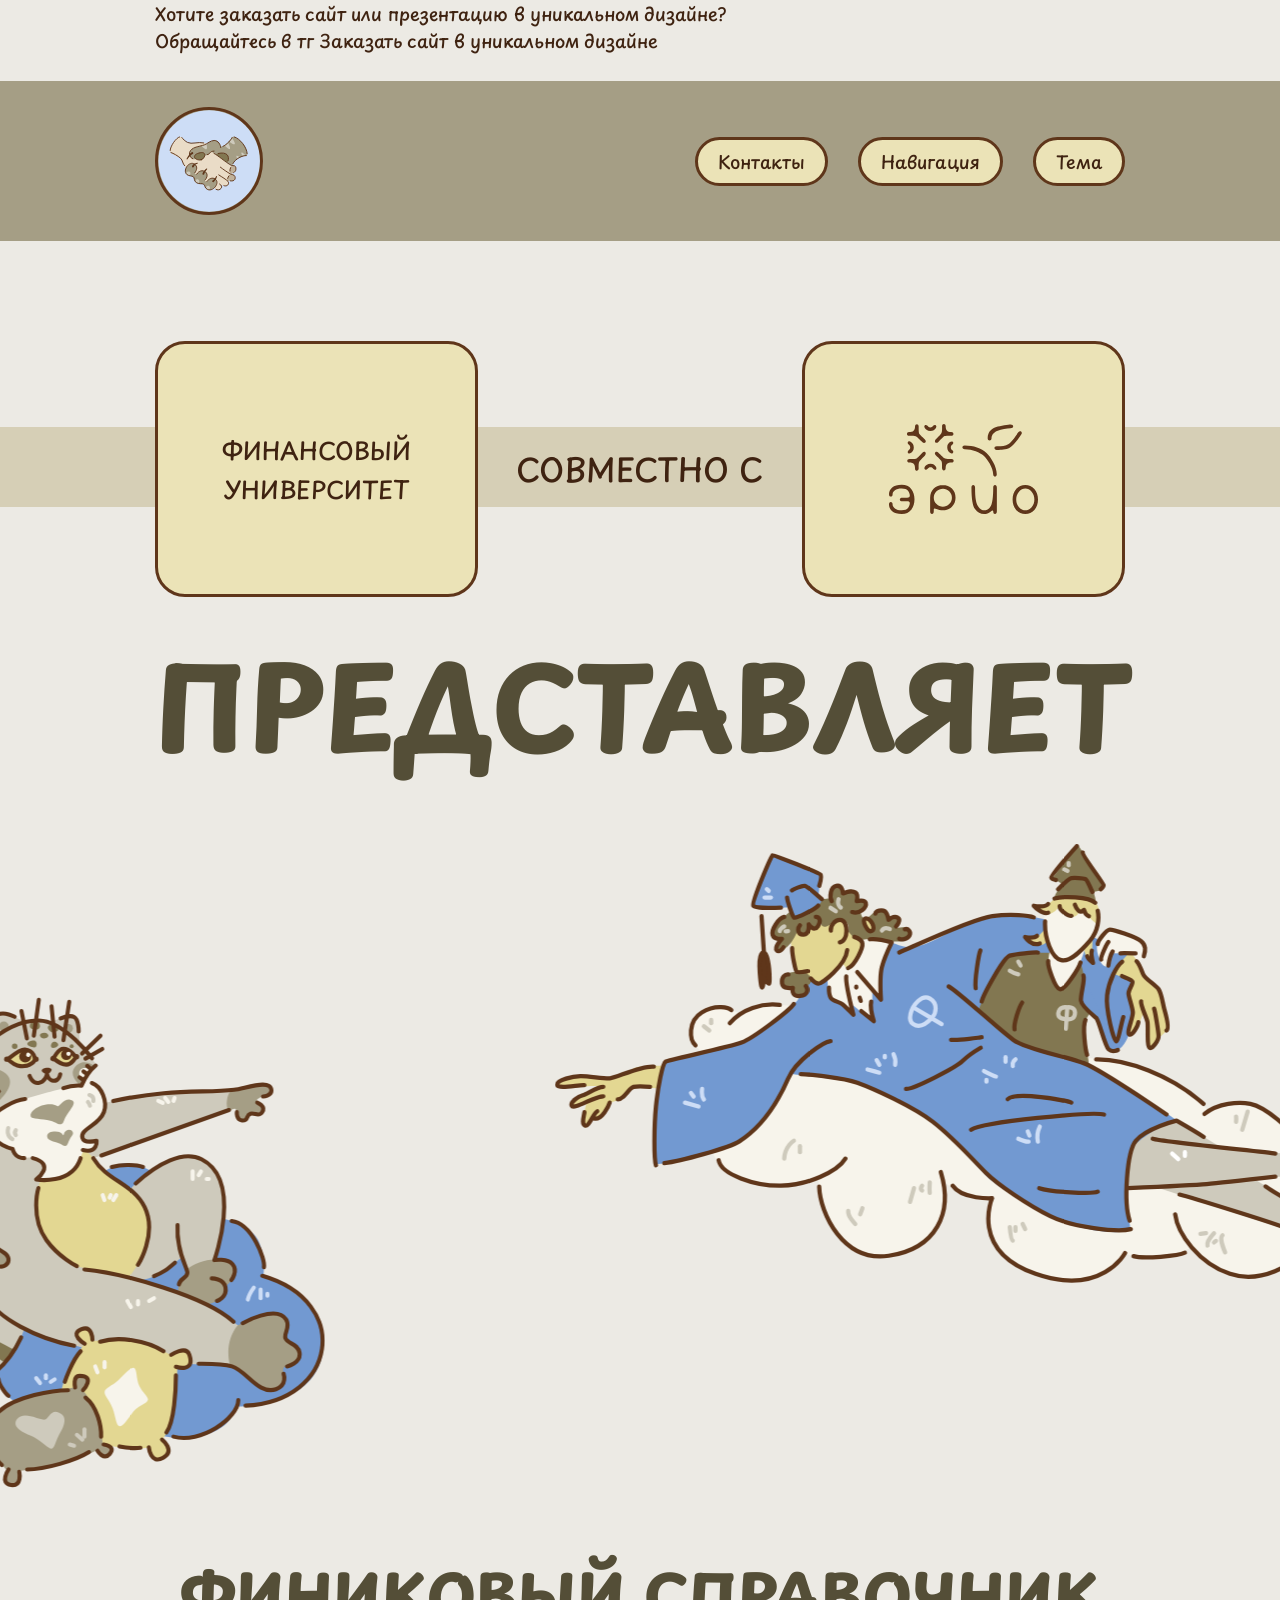
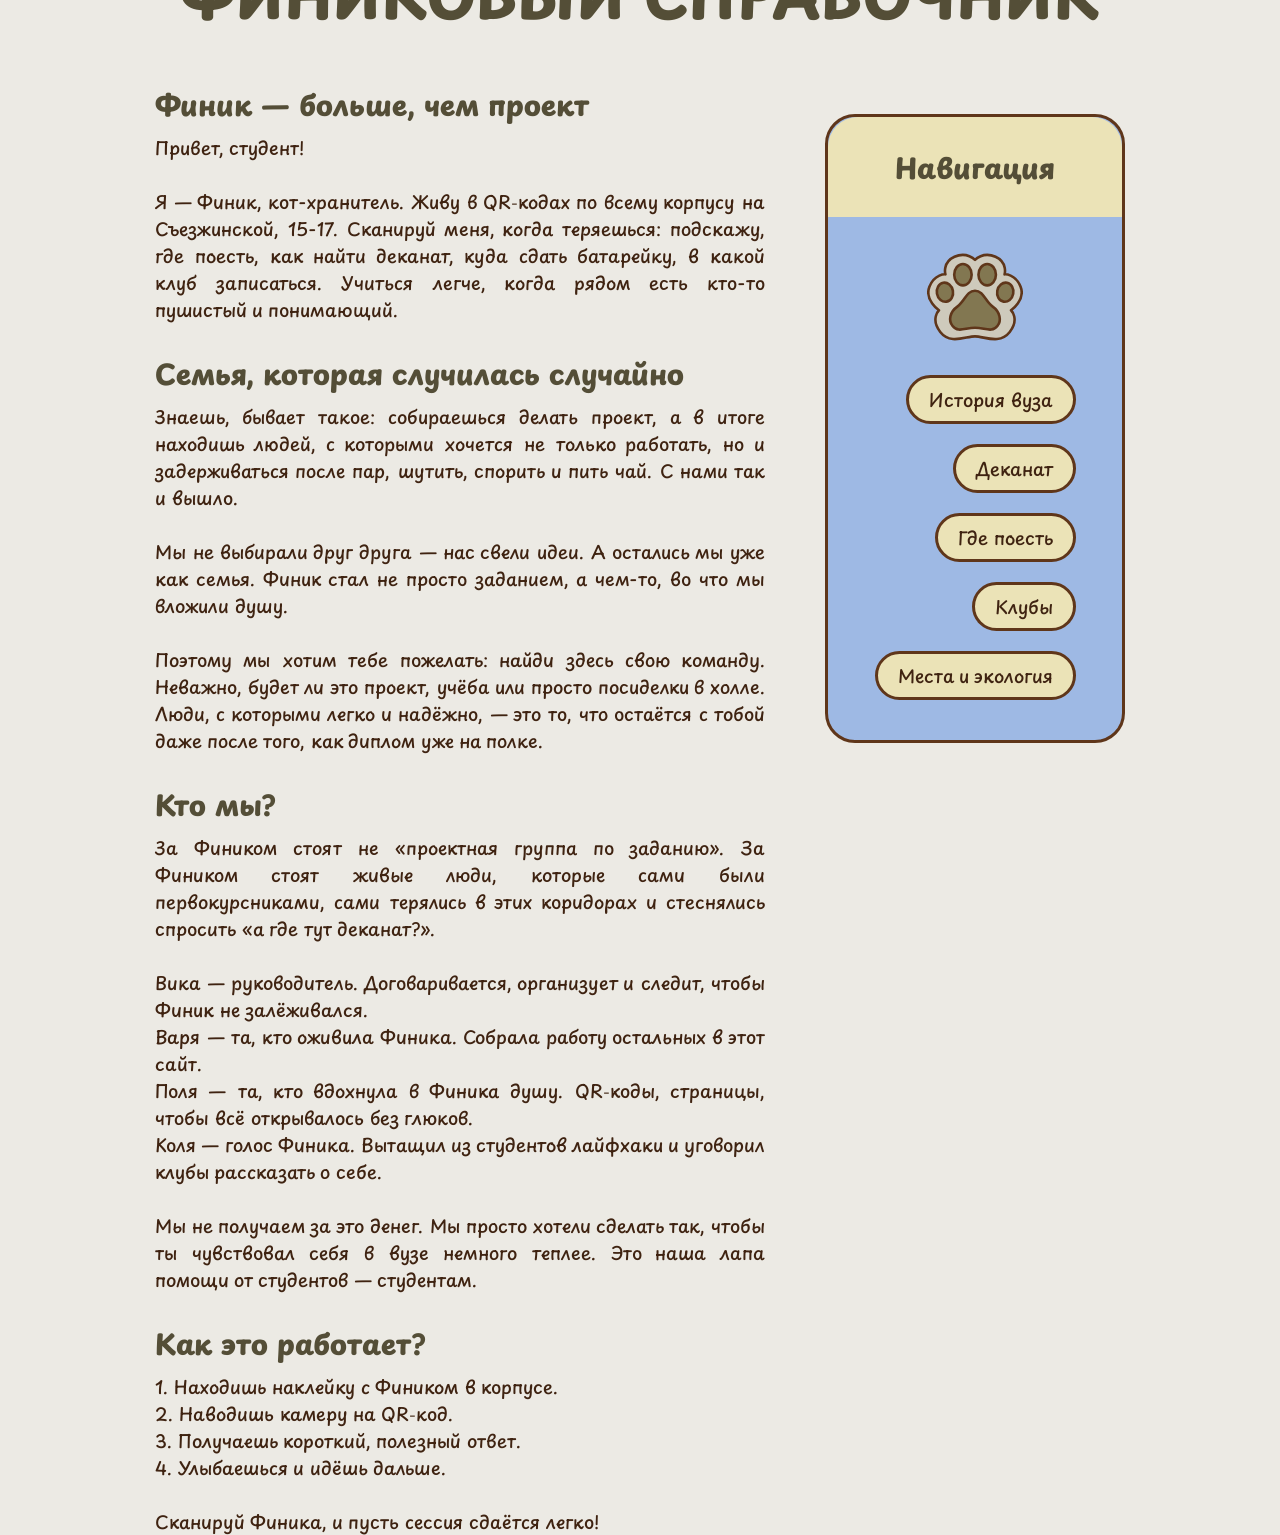
==== index.html @ 783534ee "Update index.html" ====
<!DOCTYPE html>
<html lang="ru">
<head>
    <meta charset="UTF-8">
    <meta name="viewport" content="width=device-width, initial-scale=1.0">
    <meta name="color-scheme" content="only light">
    <title>финиковый справочник</title>
    <link rel="shortcut icon" href="./media/logo/icon-finic.ico" type="image/x-icon">

    <!-- Yandex.Metrika counter -->
    <script type="text/javascript">
        (function(m,e,t,r,i,k,a){
            m[i]=m[i]||function(){(m[i].a=m[i].a||[]).push(arguments)};
            m[i].l=1*new Date();
            for (var j = 0; j < document.scripts.length; j++) {if (document.scripts[j].src === r) { return; }}
            k=e.createElement(t),a=e.getElementsByTagName(t)[0],k.async=1,k.src=r,a.parentNode.insertBefore(k,a)
        })(window, document,'script','https://mc.yandex.ru/metrika/tag.js?id=109398049', 'ym');

        ym(109398049, 'init', {ssr:true, webvisor:true, clickmap:true, ecommerce:"dataLayer", referrer: document.referrer, url: location.href, accurateTrackBounce:true, trackLinks:true});
    </script>
    <noscript><div><img src="https://mc.yandex.ru/watch/109398049" style="position:absolute; left:-9999px;" alt="" /></div></noscript>
    <!-- /Yandex.Metrika counter -->

    <link href="./styles/clear.css" rel="stylesheet">
    <link href="./styles/fonts.css" rel="stylesheet">
    <link href="./styles/general-style.css" rel="stylesheet">
    <link href="./styles/style.css" rel="stylesheet">

    <script src="./scripts/main.js"></script>
    <script src="./scripts/animationPictures.js"></script>
    <script src="./scripts/promotionClose.js"></script>
</head>
<body>
    <div class="promotion">
        <div class="container">
            <div class="promotion__inner">
                <div class="promotion__text">
                    <p class="computer-version">Хотите заказать сайт или презентацию в уникальном дизайне? </p> 
                    <a class="promotion__link computer-version" href="https://t.me/varvarya_rabacc">Обращайтесь в тг</a>
                    <a class="promotion__link mobile-version" href="https://t.me/varvarya_rabacc">Заказать сайт в уникальном дизайне</a>
                </div>
                <button class="button--close">
                    <svg width="14" height="14">
                        <use href="./media/sprite.svg#close"></use>
                    </svg>
                </button>
            </div>
        </div>
    </div>
    <div id="header-placeholder"></div>
    <main class="main">
        <div class="hero">
            <div class="hero__container container">
                <div class="hero__finuniversity">
                    <div class="hero__finuniversity-name">Финансовый</div>
                    <div class="hero__finuniversity-name">Университет</div>
                    <!-- <img class="hero__finuniversity-logo" src="./media/logo/fin-logo.png" alt=""> -->
                </div>
                <div class="hero__decoration"></div>
                <div class="hero__merging-inscription">совместно с</div>
                <div class="hero__erio">
                    <!-- <div class="hero__erio-name">эко-клубом "эрио"</div> -->
                    <img class="hero__erio-logo" src="./media/logo/erio-logo.svg" alt="">
                </div>
                <div class="hero__final-inscrption">представляет</div>
                <div class="hero__picture">
                    <div class="hero__wrapper">
                        <img class="image image--finic" src="./media/img/pic-finilandzhello-finic.svg" alt="">
                        <img class="image image--students" src="./media/img/pic-finilandzhello-students.svg" alt="">
                    </div>
                </div>
                <h1 class="hero__title">финиковый справочник</h1>
            </div>
        </div>
        <div class="artcle-block">
            <div class="article-block__wrapper container">
                <div class="article-block__text-block">
                    <section class="paragraph">
                        <h4 class="paragraph__title">Финик — больше, чем проект</h4>
                        <p class="paragraph__text">
                            Привет, студент!
                        </p>
                        <br>              
                        <p class="paragraph__text">
                            Я — Финик, кот-хранитель. Живу в QR‑кодах по всему корпусу на Съезжинской, 15-17. Сканируй меня, когда теряешься: подскажу, где поесть, как найти деканат, куда сдать батарейку, в какой клуб записаться. Учиться легче, когда рядом есть кто-то пушистый и понимающий.
                        </p>                        
                    </section>
                    <section class="paragraph">
                        <h4 class="paragraph__title">Семья, которая случилась случайно</h4>
                        <p class="paragraph__text">
                            Знаешь, бывает такое: собираешься делать проект, а в итоге находишь людей, с которыми хочется не только работать, но и задерживаться после пар, шутить, спорить и пить чай. С нами так и вышло.  
                        </p>
                        <br>
                        <p class="paragraph__text">
                            Мы не выбирали друг друга — нас свели идеи. А остались мы уже как семья. Финик стал не просто заданием, а чем-то, во что мы вложили душу.
                        </p>
                        <br>
                        <p class="paragraph__text">
                            Поэтому мы хотим тебе пожелать: найди здесь свою команду. Неважно, будет ли это проект, учёба или просто посиделки в холле. Люди, с которыми легко и надёжно, — это то, что остаётся с тобой даже после того, как диплом уже на полке.
                        </p>
                    </section>
                    <section class="paragraph">
                        <h4 class="paragraph__title">Кто мы?</h4>
                        <p class="paragraph__text">
                            За Фиником стоят не «проектная группа по заданию». За Фиником стоят живые люди, которые сами были первокурсниками, сами терялись в этих коридорах и стеснялись спросить «а где тут деканат?».
                        </p>
                        <br>
                        <p class="paragraph__text">
                            Вика — руководитель. Договаривается, организует и следит, чтобы Финик не залёживался.
                        </p>
                        <p class="paragraph__text">
                            Варя — та, кто оживила Финика. Собрала работу остальных в этот сайт.
                        </p>
                        <p class="paragraph__text">
                            Поля — та, кто вдохнула в Финика душу. QR‑коды, страницы, чтобы всё открывалось без глюков.
                        </p>
                        <p class="paragraph__text">
                            Коля — голос Финика. Вытащил из студентов лайфхаки и уговорил клубы рассказать о себе.
                        </p>
                        <br>
                        <p class="paragraph__text">
                            Мы не получаем за это денег. Мы просто хотели сделать так, чтобы ты чувствовал себя в вузе немного теплее. Это наша лапа помощи от студентов — студентам.
                        </p>
                    </section>
                    <section class="paragraph">
                        <h4 class="paragraph__title">Как это работает?</h4>
                        <p class="paragraph__text">
                            1. Находишь наклейку с Фиником в корпусе.
                        </p>
                        <p class="paragraph__text">
                            2. Наводишь камеру на QR‑код.
                        </p>
                        <p class="paragraph__text">
                            3. Получаешь короткий, полезный ответ.
                        </p>
                        <p class="paragraph__text">
                            4. Улыбаешься и идёшь дальше.
                        </p>
                        <br>
                        <p class="paragraph__text">
                            Сканируй Финика, и пусть сессия сдаётся легко!
                        </p>
                    </section>
                </div>
                <div class="nav__wrapper">
                    <nav class="nav" id="navigation">
                        <div class="nav__container">
                            <div class="nav__block">
                                <div class="nav__decoration"></div>
                                <h4 class="nav__title">Навигация</h4>
                                <svg class="nav__picture" width="96" height="96">
                                    <use href="./media/sprite.svg#arrow-nav"></use>
                                </svg>
                                <ul class="nav__list">
                                    <li class="nav__item">
                                        <a class="nav__link" href="./page-history.html">История вуза</a>
                                    </li>
                                    <li class="nav__item">
                                        <a class="nav__link" href="./page-dean.html">Деканат</a>
                                    </li>
                                    <li class="nav__item">
                                        <a class="nav__link" href="./page-advices.html">Где поесть</a>
                                    </li>
                                    <li class="nav__item">
                                        <a class="nav__link" href="./page-clubs.html">Клубы</a>
                                    </li>
                                    <li class="nav__item">
                                        <a class="nav__link" href="./page-eco.html">Места и экология</a>
                                    </li>
                                </ul>
                            </div>
                        </div>
                    </nav>
                </div>
            </div>
        </div>
    </main>
    <footer class="footer"></footer>
</body>
</html>
---- styles/clear.css ----
* {padding: 0;margin: 0;border: 0;}  
*, *:before, *:after {-moz-box-sizing: border-box;-webkit-box-sizing: border-box;box-sizing: border-box;}
:focus, :active {outline: none;}
a :focus, a :active {outline: none;}
nav, footer, header, aside {display: block;}
html, body {height: 100%;width: 100%;font-size: 100%;line-height: 1;-ms-text-size-adjust: 100%;-moz-text-size-adjust: 100%;-webkit-text-size-adjust: 100%;}
input, button, textarea {font-family: inherit;}
input ::-ms-clear {display: none;}
button {cursor: pointer;}
button ::-moz-focus-inner {padding: 0;border: 0;}
a, a:visited {text-decoration: none;}
a:hover {text-decoration: none;}
ul li {list-style: none;}
img {vertical-align: top;}
h1, h2, h3, h4, h5, h6 {font-size: inherit;font-weight: inherit;}
a, button {color: inherit; -webkit-tap-highlight-color: black;}
---- styles/fonts.css ----
@font-face {
    font-family: "Montserrat";
    src:
        local("Montserrat 400"), local("Montserrat-400"), 
        url("../fonts/Montserrat-Regular.woff2") format('woff2'),
        url("../fonts/Montserrat-Regular.woff") format('woff');
    font-weight: 400;
    font-style: normal;
    font-display: swap;
}

@font-face {
    font-family: "PlaypenSans";
    src:
        local("PlaypenSans 300"), local("PlaypenSans-300"), 
        url("../fonts/PlaypenSans-Light.woff2") format('woff2'),
        url("../fonts/PlaypenSans-Light.woff") format('woff'),
        url("../fonts/PlaypenSans-Light.ttf") format('ttf');
    font-weight: 300;
    font-style: normal;
    font-display: swap;
}

@font-face {
    font-family: "PlaypenSans";
    src:
        local("PlaypenSans 500"), local("PlaypenSans-500"), 
        url("../fonts/PlaypenSans-Medium.woff2") format('woff2'),
        url("../fonts/PlaypenSans-Medium.woff") format('woff'),
        url("../fonts/PlaypenSans-Medium.ttf") format('ttf');
    font-weight: 500;
    font-style: normal;
    font-display: swap;
}

@font-face {
    font-family: "PlaypenSans";
    src:
        local("PlaypenSans 800"), local("PlaypenSans-800"), 
        url("../fonts/PlaypenSans-ExtraBold.woff2") format('woff2'),
        url("../fonts/PlaypenSans-ExtraBold.woff") format('woff'),
        url("../fonts/PlaypenSans-ExtraBold.ttf") format('ttf');
    font-weight: 800;
    font-style: normal;
    font-display: swap;
}
---- styles/general-style.css ----
:root {
    --accent-blue-color: #9eb9e4;
    --accent-yellow-color: #ebe3b7;
    --accent-brown-color: #5f361a;

    --bg-light-color: #eceae4;
    --bg-darker-color: #d6cfb6;
    --bg-darkest-color: #a59e85;

    --light-blue-color: #cdddf6;

    --main-text-color: #3f2311;
    --title-text-color: #544e37;

    --main-font: PlaypenSans, Montserrat, sans-serif;
    --subtitle-font: Montserrat, sans-serif;

    color-scheme: light only;
}

body {
    background-color: var(--bg-light-color);
    box-sizing: border-box;
    overflow-x: hidden;

    font-family: var(--main-font);
    font-size: 18px;
    font-weight: 400;
    line-height: 1.5;
    color: var(--main-text-color);
}

button:focus {
    outline: none;
}

svg, img, use {
    filter: none !important;
}


/* ------------------------ */

.container {
    max-width: 1030px;
    margin: 0 auto;
    padding: 0 30px;
    height: 100%;
}

h1, h2, h3, h4 {
    font-weight: 800;
    color: var(--title-text-color);
}

h1 {
    text-transform: uppercase;
}

h2 {
    line-height: 1.3;
}

.logo-img {
    border: 3px solid var(--accent-brown-color);
    border-radius: 50%;
}

@media (width > 1100px) {
    h1 {
        font-size: 60px;
    } 

    h2 {
        font-size: 40px;
    }

    h3 {
        font-size: 32px;
    }

    h4 {
        font-size: 28px;
    }   


    .logo-img {
        height: 108px;
    }
}

@media (width <= 1100px) {
    h1 {
        font-size: 40px;
    }

    h2 {
        font-size: 32px;
    }

    h3 {
        font-size: 24px;
    }

    h4 {
        font-size: 22px;
    }   

    .logo-img {
        height: 80px;
    }
}
button {
    background: none;
}

/* --------------------------------- */
/* модальное окно */

.body--fixed {
    overflow-y: hidden;
}

@media (width > 700px) {
    .burger-menu {
        display: none;
    }
}

@media (width <= 700px) {
    .header__nav {
        display: none;
    }

    .burger-menu svg {
        height: 64px;
    }
}

.modal {
    position: fixed;
    inset: 0;
    z-index: 2;

    background: var(--black-o-four);

    visibility: hidden;
    opacity: 0;
    transition: all 0.6s;
}

.modal--open {
    visibility: visible;
    opacity: 1;
}

.modal__window {
    position: relative;
    width: 80vw;
    min-height: 100vh;

    padding: 80px 60px 20px;

    background-color: var(--bg-color);
    border-top-right-radius: 30px;
    border-bottom-right-radius: 30px;

    visibility: visible;
    opacity: 1;
    transform: translate(-100vw, 0);
    transition: all 1s;
}

.modal__window--open {
    transform: translate(0, 0);
}

.modal__button {
    position: absolute;
    top: 15px;
    right: 15px;

    width: 40px;
    height: 40px;
}

.modal__list {
    display: flex;
    flex-direction: column;

    font-size: 30px;
    color: var(--accent-color);
}

.modal__item {
    border-bottom: solid 1px var(--black-o-one);
    padding-block: 15px;
}


/* ---------------------- */

.header {
    background: var(--bg-darkest-color);
}

.header__wrapper {
    display: flex;
    align-items: center;
    justify-content: space-between;
    flex-wrap: wrap;
}

.header__list {
    display: flex;
    gap: 30px;
}

.header__item {
    background: var(--accent-yellow-color);

    padding: 8px 20px;
    border-radius: 50px;
    border: 3px solid var(--accent-brown-color);
}


@media (width > 700px) {
    .header {
        height: 160px;
    }
}

@media (width <= 700px) {
    .header {
        height: 120px;
    }

    .logo-img {
        height: 64px;
    }
}
---- styles/style.css ----
.hero {
    margin-top: 100px;
    position: relative;
}


/* ------------------------------------------ */
/* верхняя часть грида */

.hero__merging-inscription, .hero__final-inscrption, .hero__title, .hero__erio-name, .hero__finuniversity-name {
    line-height: 1;
    text-align: center;
    text-transform: uppercase;
}

.hero__finuniversity, .hero__erio {
    display: flex;
    flex-direction: column;
    align-items: center;
    justify-content: center;

    background: var(--accent-yellow-color);
    border-radius: 30px;
    border: 3px solid var(--accent-brown-color);
}

.hero__finuniversity-name {
    font-size: 24px;
}

.hero__decoration {
    position: absolute;
    left: 0;
    right: 0;
    z-index: -1;
    
    background: var(--bg-darker-color);
}

.hero__final-inscrption {
    font-weight: 800;
    color: var(--title-text-color);
}

@media (width > 1100px) {
    .hero__container {
        display: grid;
        grid-template-columns: 1fr 1fr 1fr;
        row-gap: 50px;
        margin-bottom: 30px;
    }

    .hero__finuniversity, .hero__erio {
        gap: 15px;
        padding: 80px 20px;
    }

    .hero__erio-logo {
        height: 90px;
    }

    .hero__merging-inscription {
        font-size: 32px;
        align-self: center;
    }

    .hero__decoration {
        top: 86px;
        height: 80px;
    }

    .hero__final-inscrption {
        grid-column-start: 4 span;
        font-size: 115px;
    }
}

@media (width <= 1100px) {
    .hero__container {
        display: flex;
        flex-direction: column;
        gap: 50px;
        margin-bottom: 30px;
    }

    .hero__finuniversity, .hero__erio {
        gap: 15px;
        padding: 40px 20px;
    }

    .hero__erio-logo {
        height: 80px;
    }

    .hero__merging-inscription {
        font-size: 24px;
    }

    .hero__decoration {
        top: 180px;
        height: 60px;
    }

    .hero__final-inscrption {
        font-size: 40px;
    }
}

/* ------------------------------------------ */
/* блок картинки */

.hero__wrapper {
    display: flex;
    gap: 0;
    justify-content: center;
    align-items: center;
}

.image {
    height: auto;

    transition: transform 0.1s ease-out;
    will-change: transform;
}

@media (width > 1100px) {
    .hero__picture {
        grid-column-start: 5 span;
    }

    .image--finic {
        width: 450px;
        padding-top: 170px;
        margin-right: -28px;
    }
    
    .image--students {
        width: 850px;
        padding-bottom: 170px;
        margin-left: -28px;
    }

    .hero__title {
        grid-column-start: 6 span;
    }
}

@media (width <= 1100px) {
    .hero__picture {
        position: relative;
        height: 500px;
    }

    .hero__wrapper {
        position: absolute;
        left: -30px;
        right: -30px;
        top: 0;
        bottom: 0;

        overflow: hidden;
    }

    .image--finic {
        width: 400px;
        padding-top: 85px;
        margin-right: -10px;
        padding-left: 180px;
    }
    
    .image--students {
        width: 450px;
        padding-bottom: 85px;
        margin-left: -10px;
    }
}


/* ------------------ */
/* секция с текстом */

.article-block__wrapper {
    display: flex;
}

.paragraph {
    margin-top: 30px;
}

.paragraph__title {
    margin-bottom: 8px;
}

.paragraph__text {
    text-align: justify;
}


/* ------------------------- */
/* навигация */

.nav__item {
    background: var(--accent-yellow-color);
    border: 3px solid var(--accent-brown-color);
    border-radius: 50px;
}

@media (width > 700px) {
    .nav__decoration {
        position: absolute;
        top: 0;
        left: 0;
        right: 0;
    
        height: 100px;
        background: var(--accent-yellow-color);
        border-top-left-radius: 30px;
        border-top-right-radius: 30px;
    }

    .nav {
        position: sticky;
        top: 60px;
    }

    .is-sticky {
        position: relative;
    }
    
    .nav__block {
        position: relative;

        width: 300px;
        margin: 60px;
        margin-right: 0;
        padding: 30px 30px 40px;
    
        display: flex;
        flex-direction: column;
        align-items: center;
        gap: 30px;
    
        background: var(--accent-blue-color);
        border: 3px solid var(--accent-brown-color);
        border-radius: 30px;
    }
    
    .nav__title {
        z-index: 2;
    }
    
    .nav__picture {
        margin-top: 30px;
    }
    
    .nav__list {
        display: flex;
        flex-direction: column;
        align-items: end;
        gap: 20px;
    }

    .nav__item {
        padding: 8px 20px;
    }
}

@media (width <= 700px) {
    .article-block__wrapper {
        padding-right: 0;
    }

    .nav__wrapper {
        padding-left: 60px;
        position: relative;
    }

    .nav {
        position: absolute;
        left: -300px;
        right: 0;
        top: 0;
        bottom: 0;

        overflow: hidden;
    }

    .nav__container {
        height: 582px;
    }

    .is-sticky {
        position: fixed !important;
        top: 113px;
        left: 0;
        width: 100%;
        z-index: 9999;
    }

    .nav__block {
        position: absolute;
        left: 100%;
        width: 600px;
    }

    .nav__title {
        display: none;
    }

    .nav__picture {
        transform: rotate(270deg) translate(0, -50px);
        margin-bottom: 30px;
        transition: all 0.5s;
    }

    .nav__picture:hover {
        transform: rotate(270deg) translate(0, -100px);
    }

    .nav__list {
        display: flex;
        flex-direction: column;
        gap: 15px;
    }

    .nav__item {
        transform: translate(-30px, 0);
        transition: all 0.5s;
        padding: 20px 30px;
        font-size: 22px;
    }

    .nav__item.is-active {
        transform: translate(-240px, 0);
    }
}




/* -------------------------------------------------- */
/* теперь странички с фактами */

.title-block {
    margin: 0 auto;
    padding: 80px 30px 180px;

    display: flex;
    justify-content: center;
    align-items: center;
}

.facts-block {
    border-radius: 50px;
    padding: 80px 0 180px;

    margin-top: -100px;
}

.facts-block:nth-child(even) {
    background: var(--bg-darker-color);
}

.facts-block:nth-child(odd) {
    background: var(--bg-light-color);
}

.facts-block:last-child {
    padding-bottom: 80px;
}

#fact--special {
    background: var(--light-blue-color);
}

.top-block {
    margin-bottom: 80px;
}

.top-block__text {
    margin-top: 20px;
}

.info__item {
    padding-block: 30px;
    border-top: 3px solid var(--accent-brown-color);
}

.info__item:last-child {
    border-bottom: 3px solid var(--accent-brown-color);
}

.info__button {
    width: 100%;

    display: flex;
    justify-content: space-between;
    align-items: center;
}

.info__name-of-fact {
    text-align: left;
}

.info__arrow {
    height: 60px;
    transition: 0.5s;
    flex-shrink: 0;
}

.info__arrow--rotated {
    transform: rotate(90deg);
}

.info__fact {
    background: var(--accent-yellow-color);
    border: 3px solid var(--accent-brown-color);
    padding: 30px;
    border-radius: 30px;

    margin: 15px 0 35px;
}

.info__paragraph {
    text-align: justify;
}

.fact--closed {
    display: none;
}
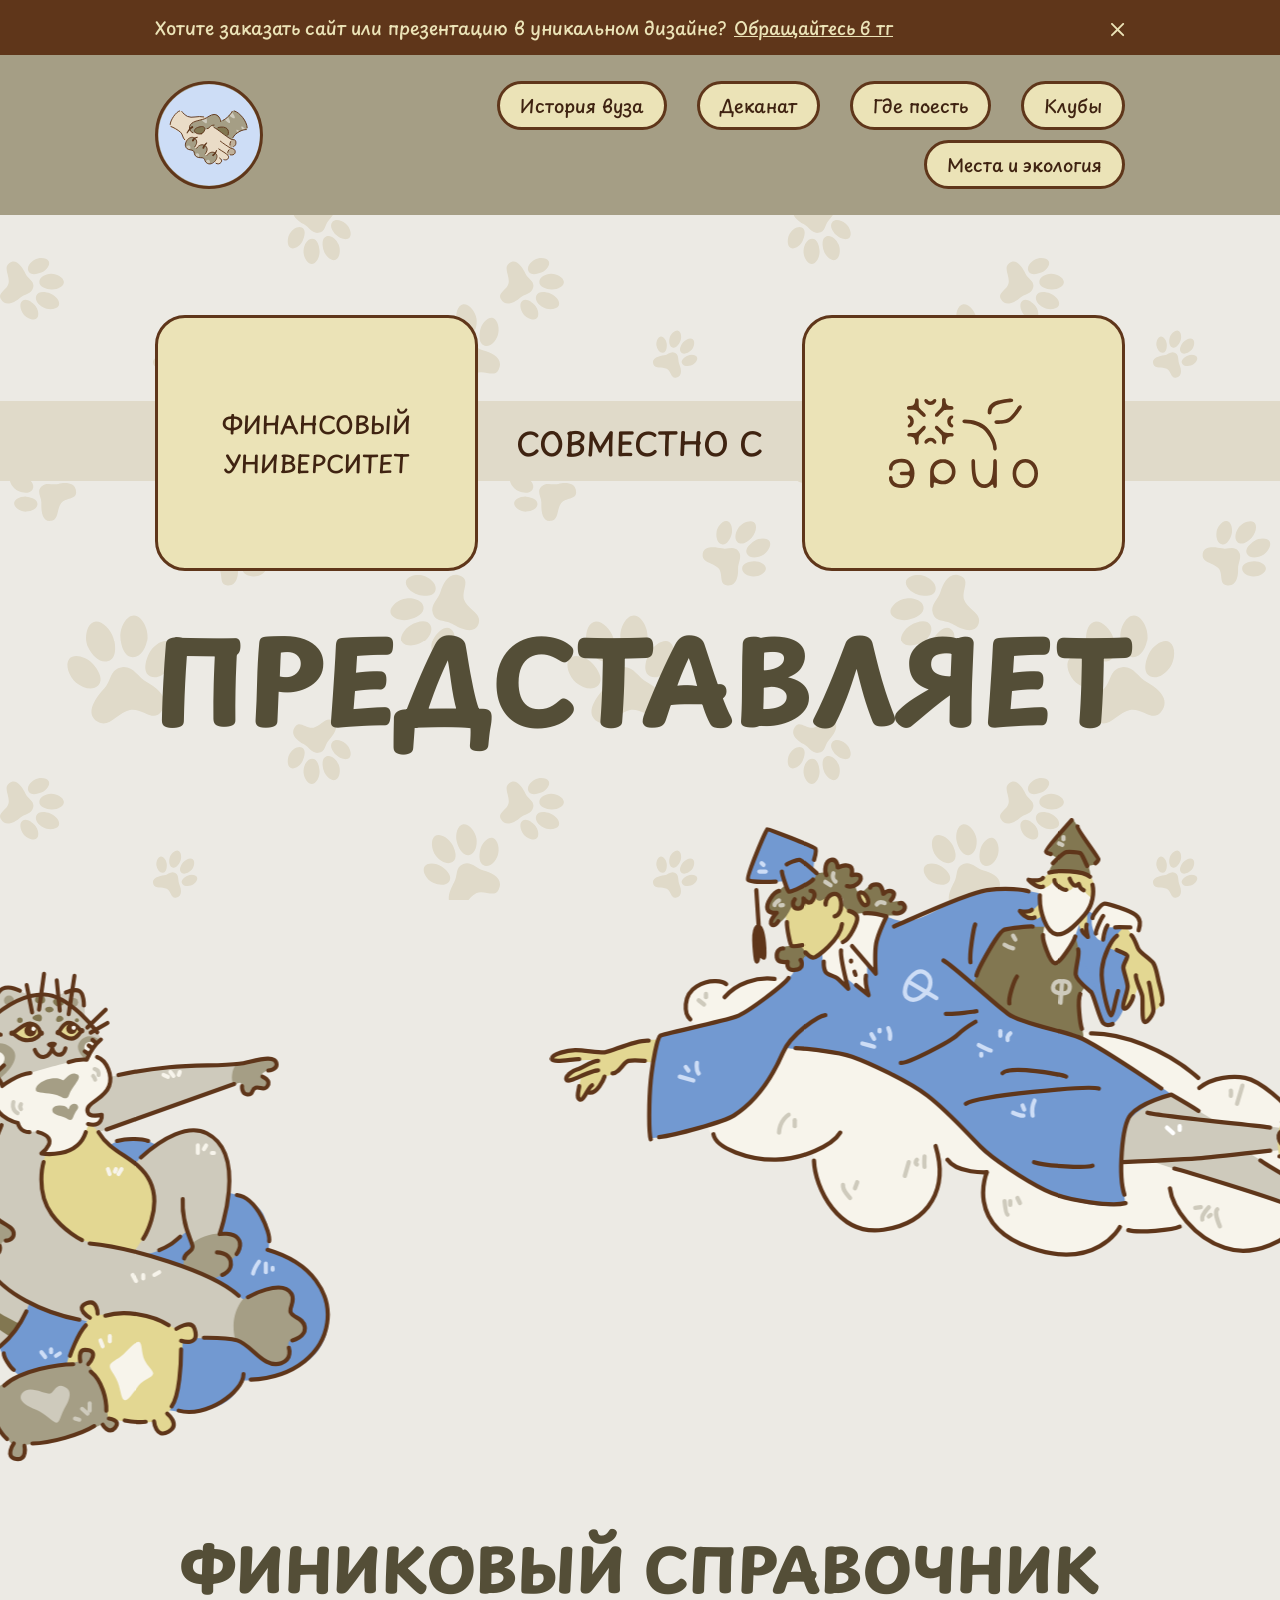
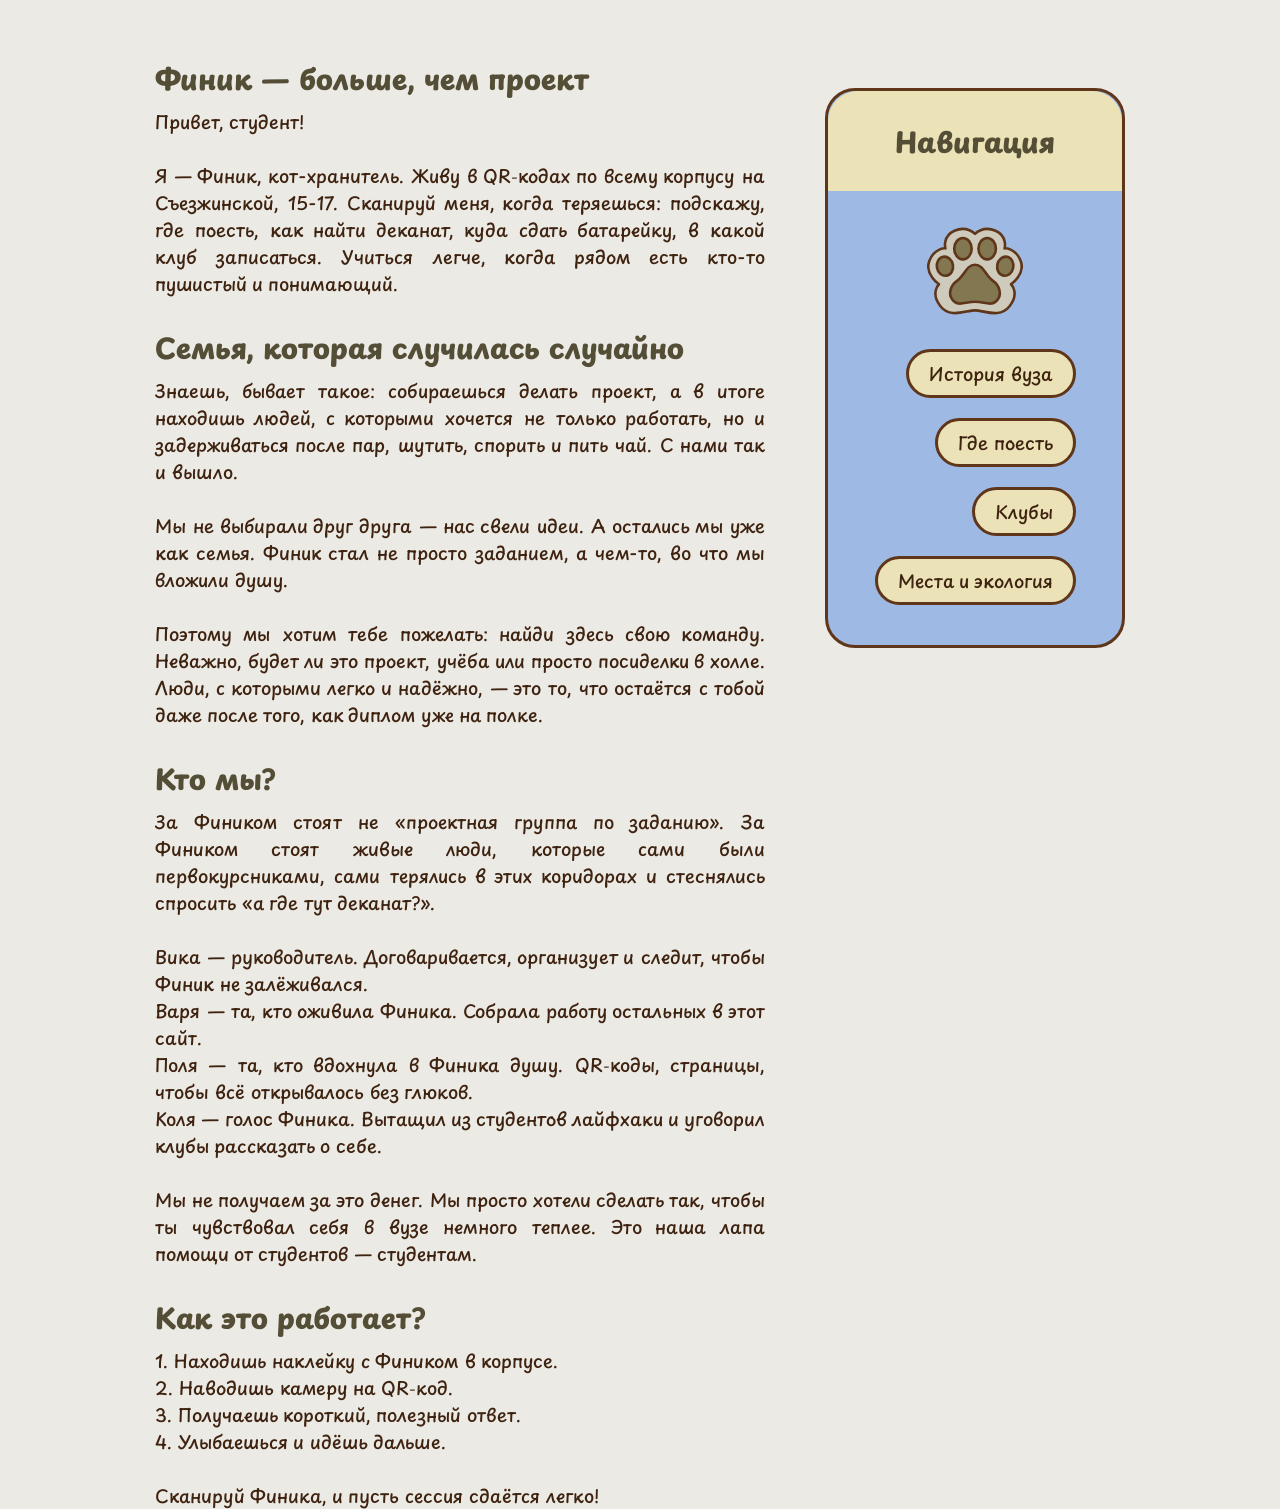
==== commit 9d58b811: "Update index.html" ====
--- a/index.html
+++ b/index.html
@@ -155,9 +155,9 @@
                                     <li class="nav__item">
                                         <a class="nav__link" href="./page-history.html">История вуза</a>
                                     </li>
-                                    <li class="nav__item">
+                                    <!-- <li class="nav__item">
                                         <a class="nav__link" href="./page-dean.html">Деканат</a>
-                                    </li>
+                                    </li> -->
                                     <li class="nav__item">
                                         <a class="nav__link" href="./page-advices.html">Где поесть</a>
                                     </li>
--- a/styles/general-style.css
+++ b/styles/general-style.css
@@ -4,7 +4,7 @@
     --accent-brown-color: #5f361a;
 
     --bg-light-color: #eceae4;
-    --bg-darker-color: #d6cfb6;
+    --bg-darker-color: #e0dac9;
     --bg-darkest-color: #a59e85;
 
     --light-blue-color: #cdddf6;
@@ -15,7 +15,7 @@
     --main-font: PlaypenSans, Montserrat, sans-serif;
     --subtitle-font: Montserrat, sans-serif;
 
-    color-scheme: light only;
+    color-scheme: only light;
 }
 
 body {
@@ -28,15 +28,21 @@
     font-weight: 400;
     line-height: 1.5;
     color: var(--main-text-color);
+
+    background-image: url(../media/img/pattern.svg);
+    
+    background-repeat: repeat;
+    background-size: 500px;
+    background-attachment: fixed;
 }
 
 button:focus {
     outline: none;
 }
 
-svg, img, use {
+/* svg, img, use {
     filter: none !important;
-}
+} */
 
 
 /* ------------------------ */
@@ -110,10 +116,68 @@
         height: 80px;
     }
 }
+
 button {
     background: none;
 }
 
+/* ----------------------------------- */
+/* реклама */
+
+.promotion {
+    background: var(--accent-brown-color);
+    color: var(--accent-yellow-color);
+}
+
+.promotion--closed {
+    display: none;
+}
+
+.promotion__inner {
+    display: flex;
+    justify-content: space-between;
+    align-items: center;
+
+    padding-block: 14px;
+}
+
+.promotion__link {
+    text-decoration: underline;
+}
+
+.button--close {
+    background: none;
+}
+
+@media (width > 870px) {
+    .promotion__text {
+        display: flex;
+        gap: 8px;
+    }
+
+    .mobile-version {
+        display: none;
+    }
+
+    .button--close {
+        height: 14px;
+    }
+}
+
+@media (width <= 870px) {
+    .computer-version {
+        display: none;
+    }
+
+    .mobile-version {
+        font-size: 14px;
+    }
+
+    .button--close {
+        height: 14px;
+    }
+}
+
 /* --------------------------------- */
 /* модальное окно */
 
@@ -122,9 +186,9 @@
 }
 
 @media (width > 700px) {
-    .burger-menu {
-        display: none;
-    }
+    /* .burger-menu {
+        display: none;
+    } */
 }
 
 @media (width <= 700px) {
@@ -132,9 +196,9 @@
         display: none;
     }
 
-    .burger-menu svg {
+    /* .burger-menu svg {
         height: 64px;
-    }
+    } */
 }
 
 .modal {
@@ -208,15 +272,18 @@
     display: flex;
     align-items: center;
     justify-content: space-between;
-    flex-wrap: wrap;
+    gap: 40px;
 }
 
 .header__list {
     display: flex;
-    gap: 30px;
-}
-
-.header__item {
+    justify-content: right;
+    flex-wrap: wrap;
+    column-gap: 30px;
+    row-gap: 10px;
+}
+
+.header__item, .header__navigation {
     background: var(--accent-yellow-color);
 
     padding: 8px 20px;
@@ -229,6 +296,10 @@
     .header {
         height: 160px;
     }
+
+    .header__navigation {
+        display: none;
+    }
 }
 
 @media (width <= 700px) {
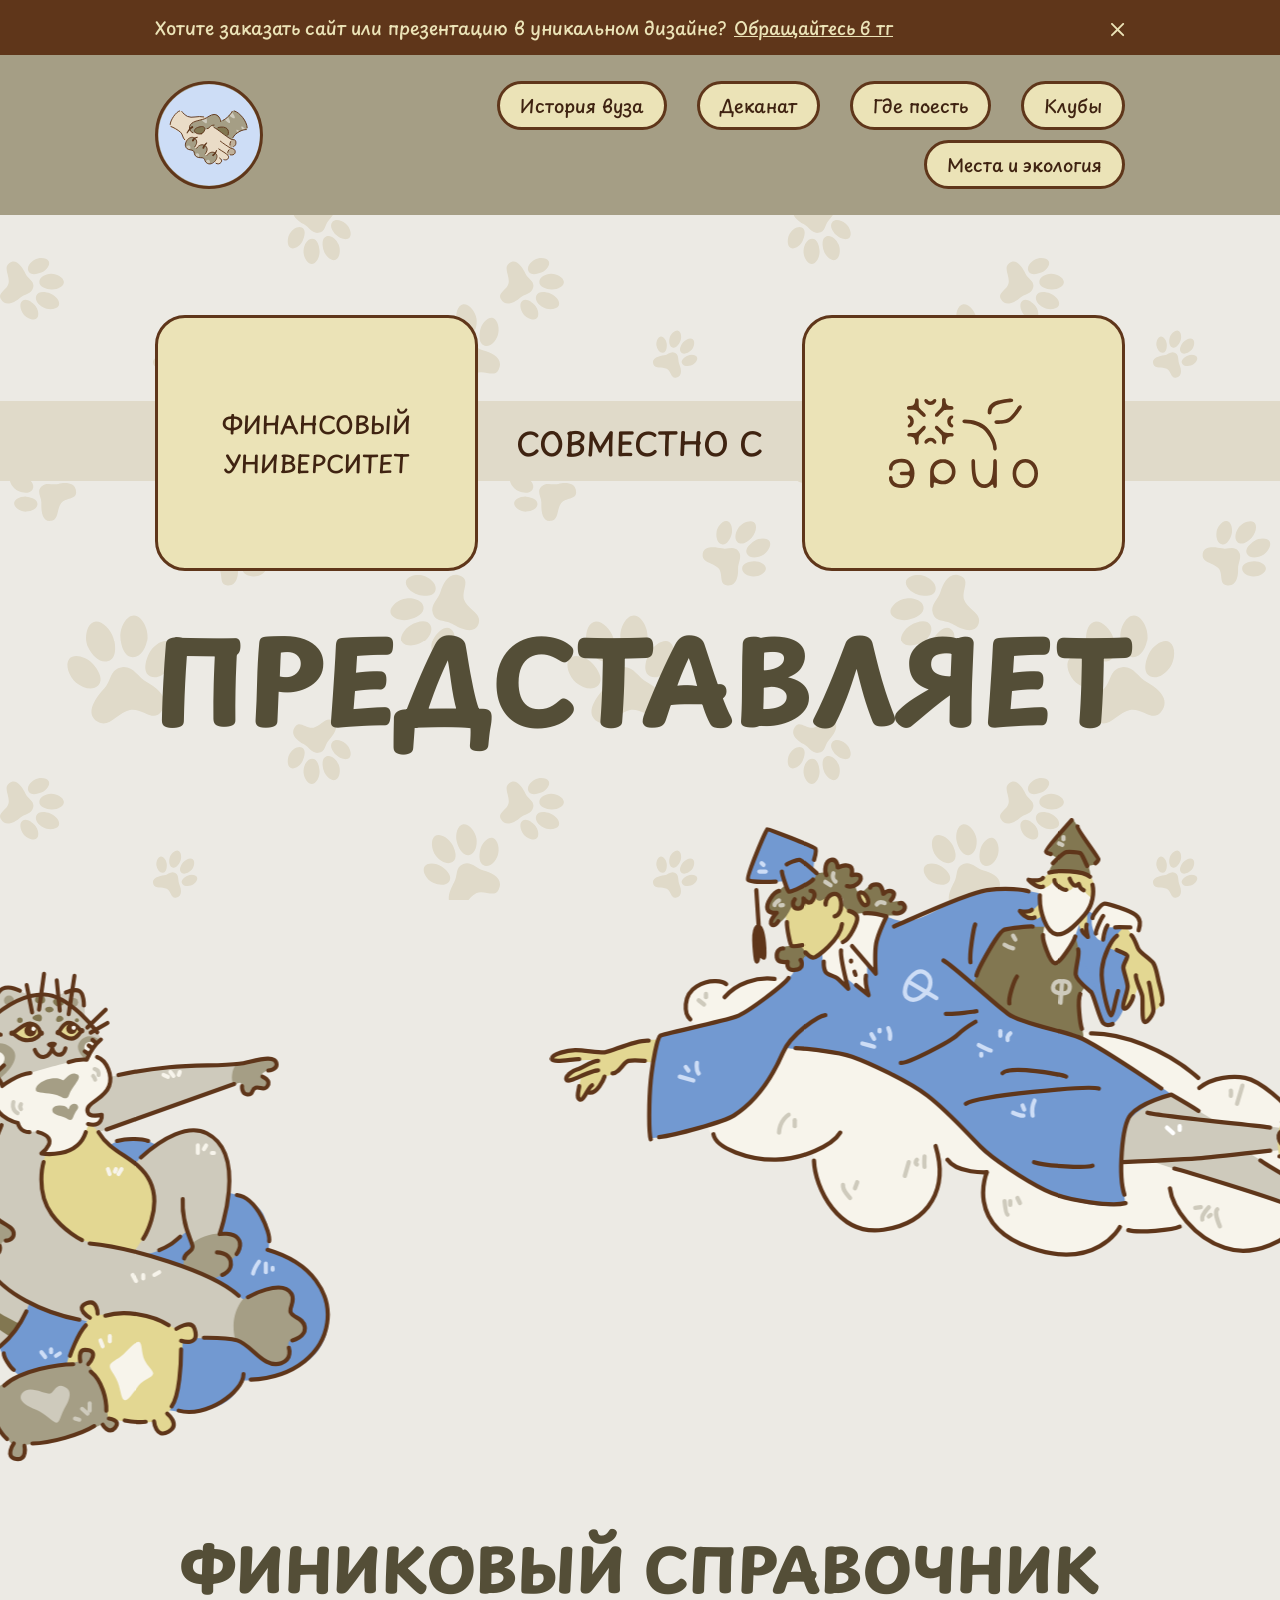
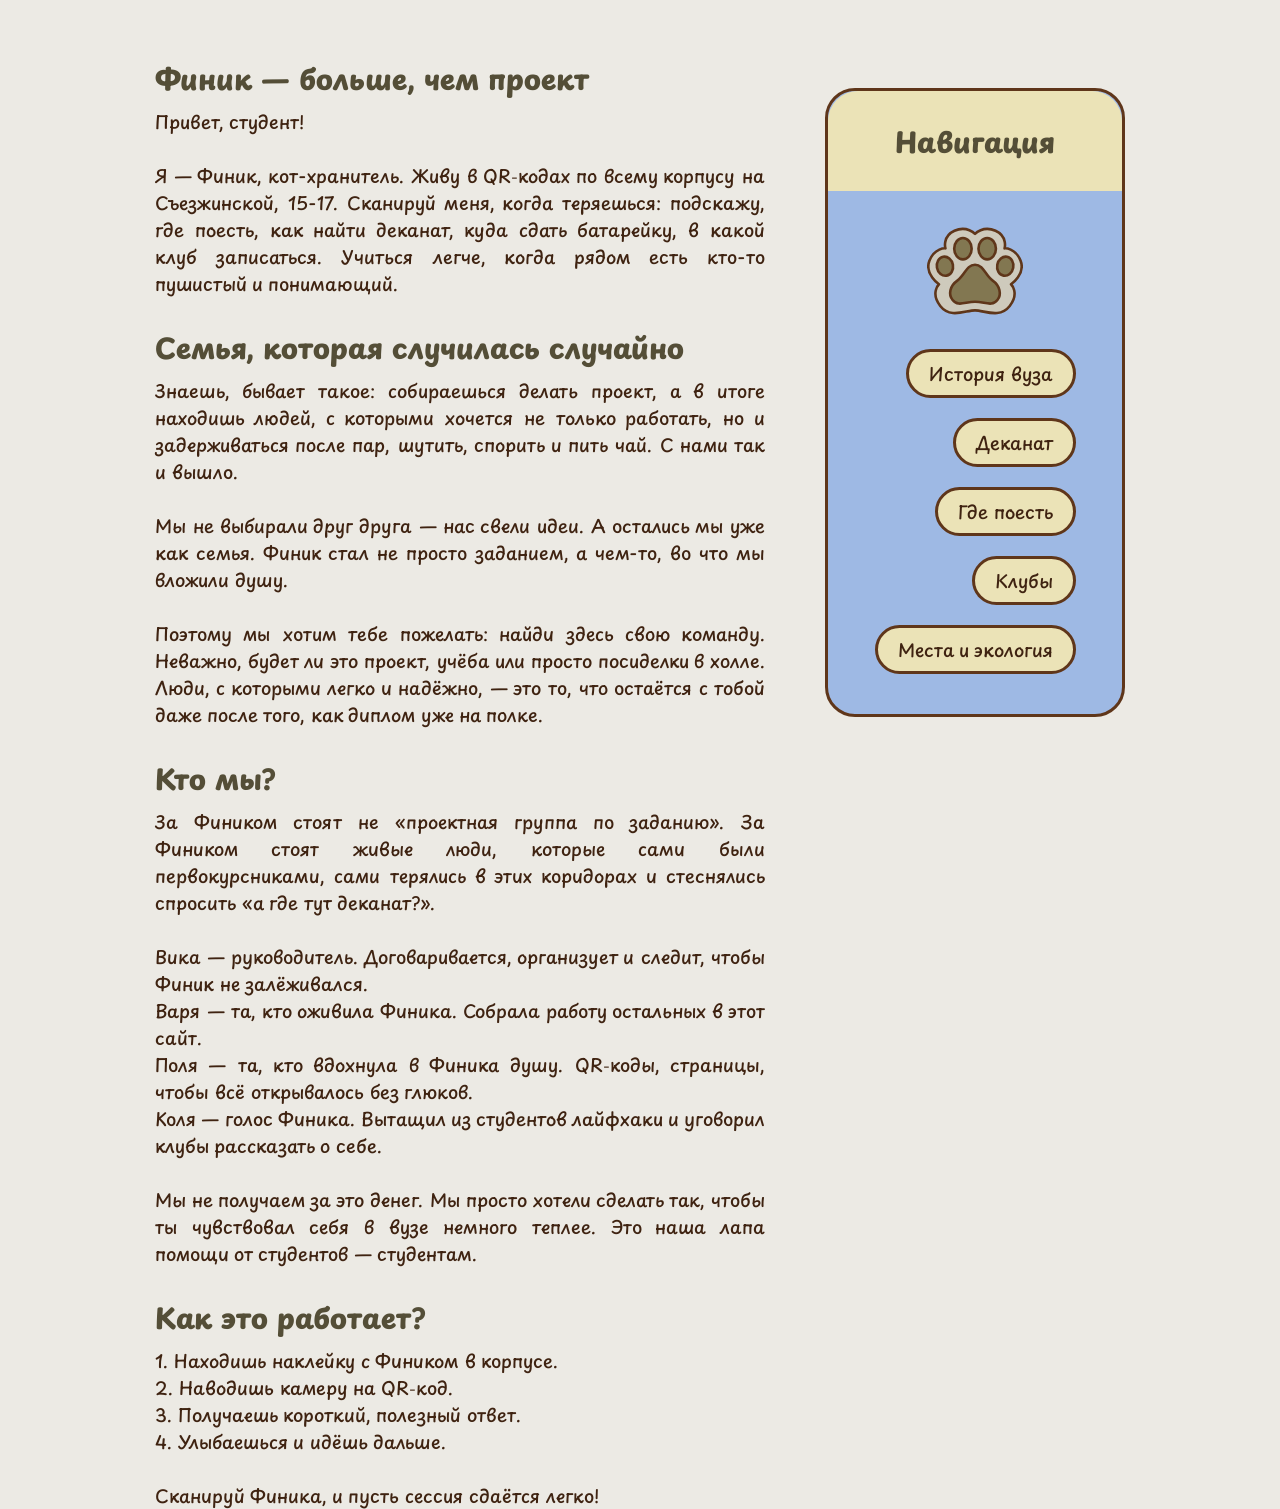
==== commit 4adee498: "Update index.html" ====
--- a/index.html
+++ b/index.html
@@ -155,9 +155,9 @@
                                     <li class="nav__item">
                                         <a class="nav__link" href="./page-history.html">История вуза</a>
                                     </li>
-                                    <!-- <li class="nav__item">
+                                    <li class="nav__item">
                                         <a class="nav__link" href="./page-dean.html">Деканат</a>
-                                    </li> -->
+                                    </li>
                                     <li class="nav__item">
                                         <a class="nav__link" href="./page-advices.html">Где поесть</a>
                                     </li>
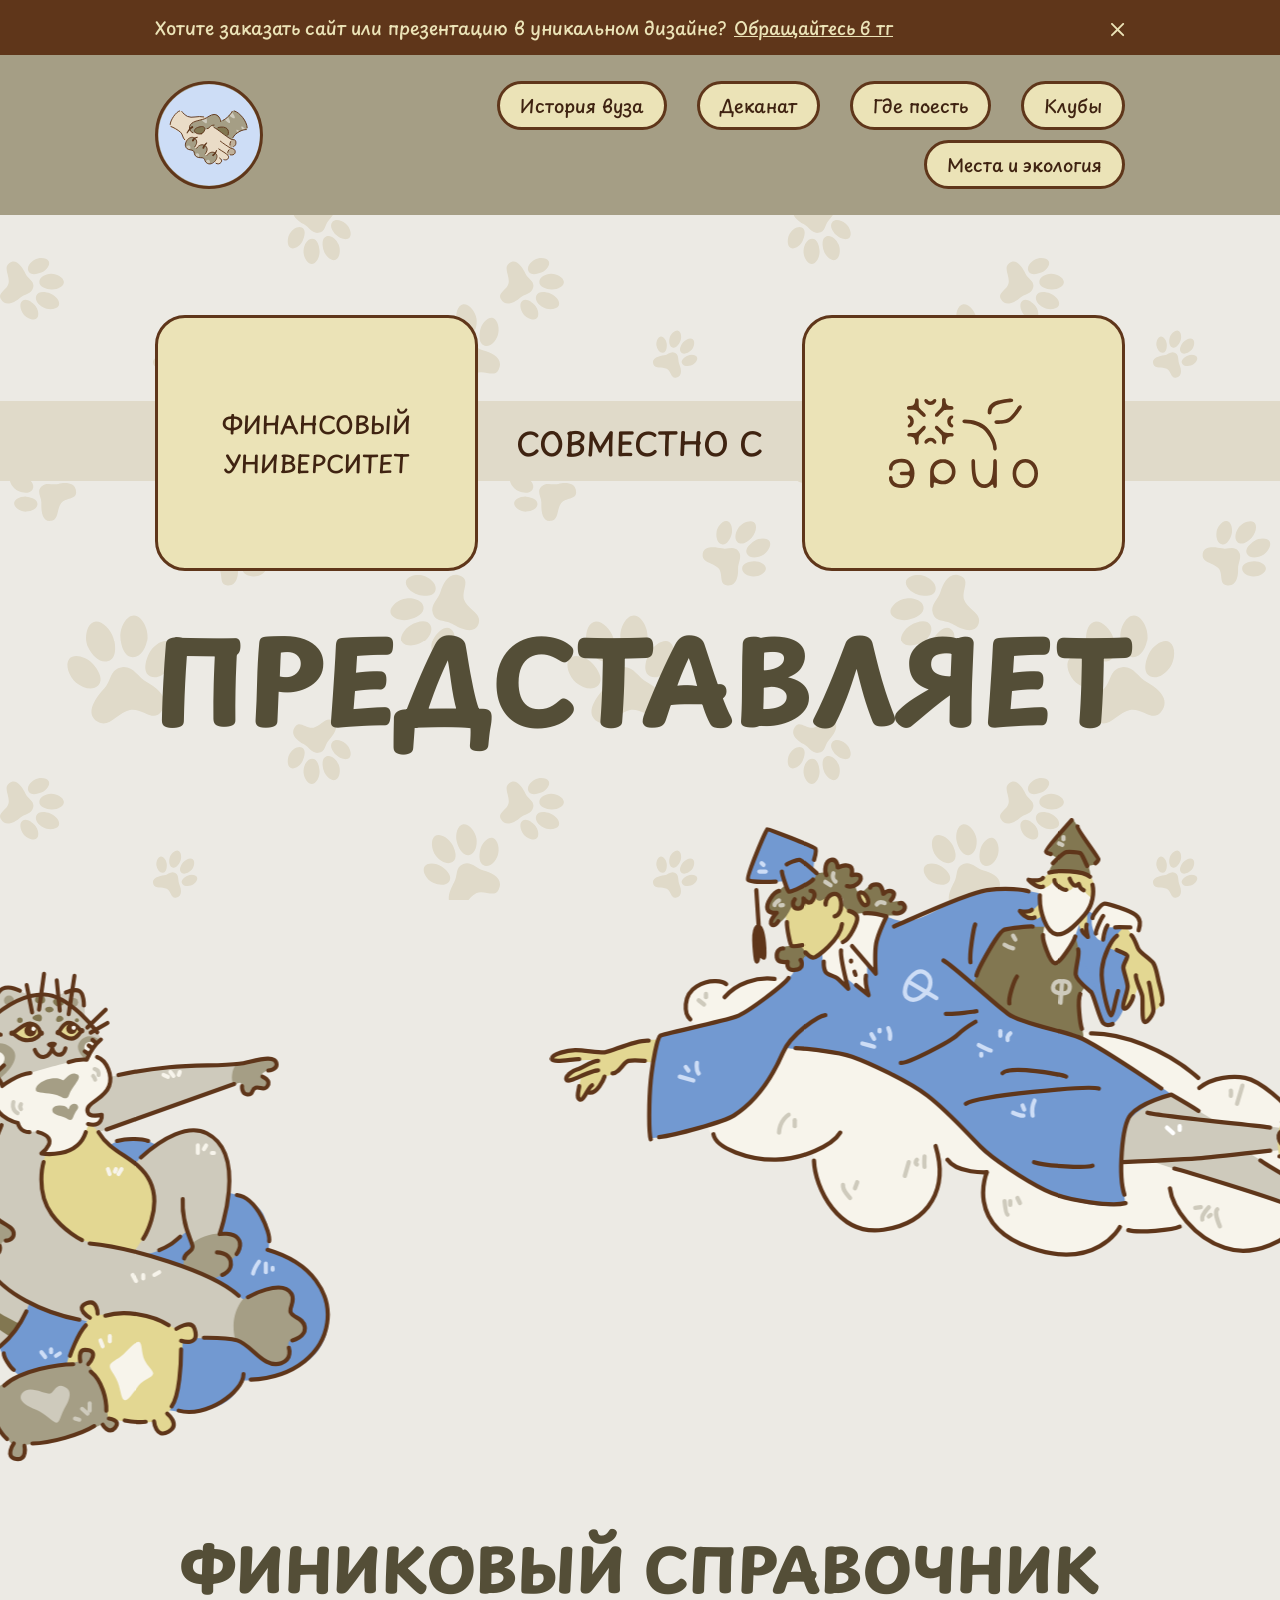
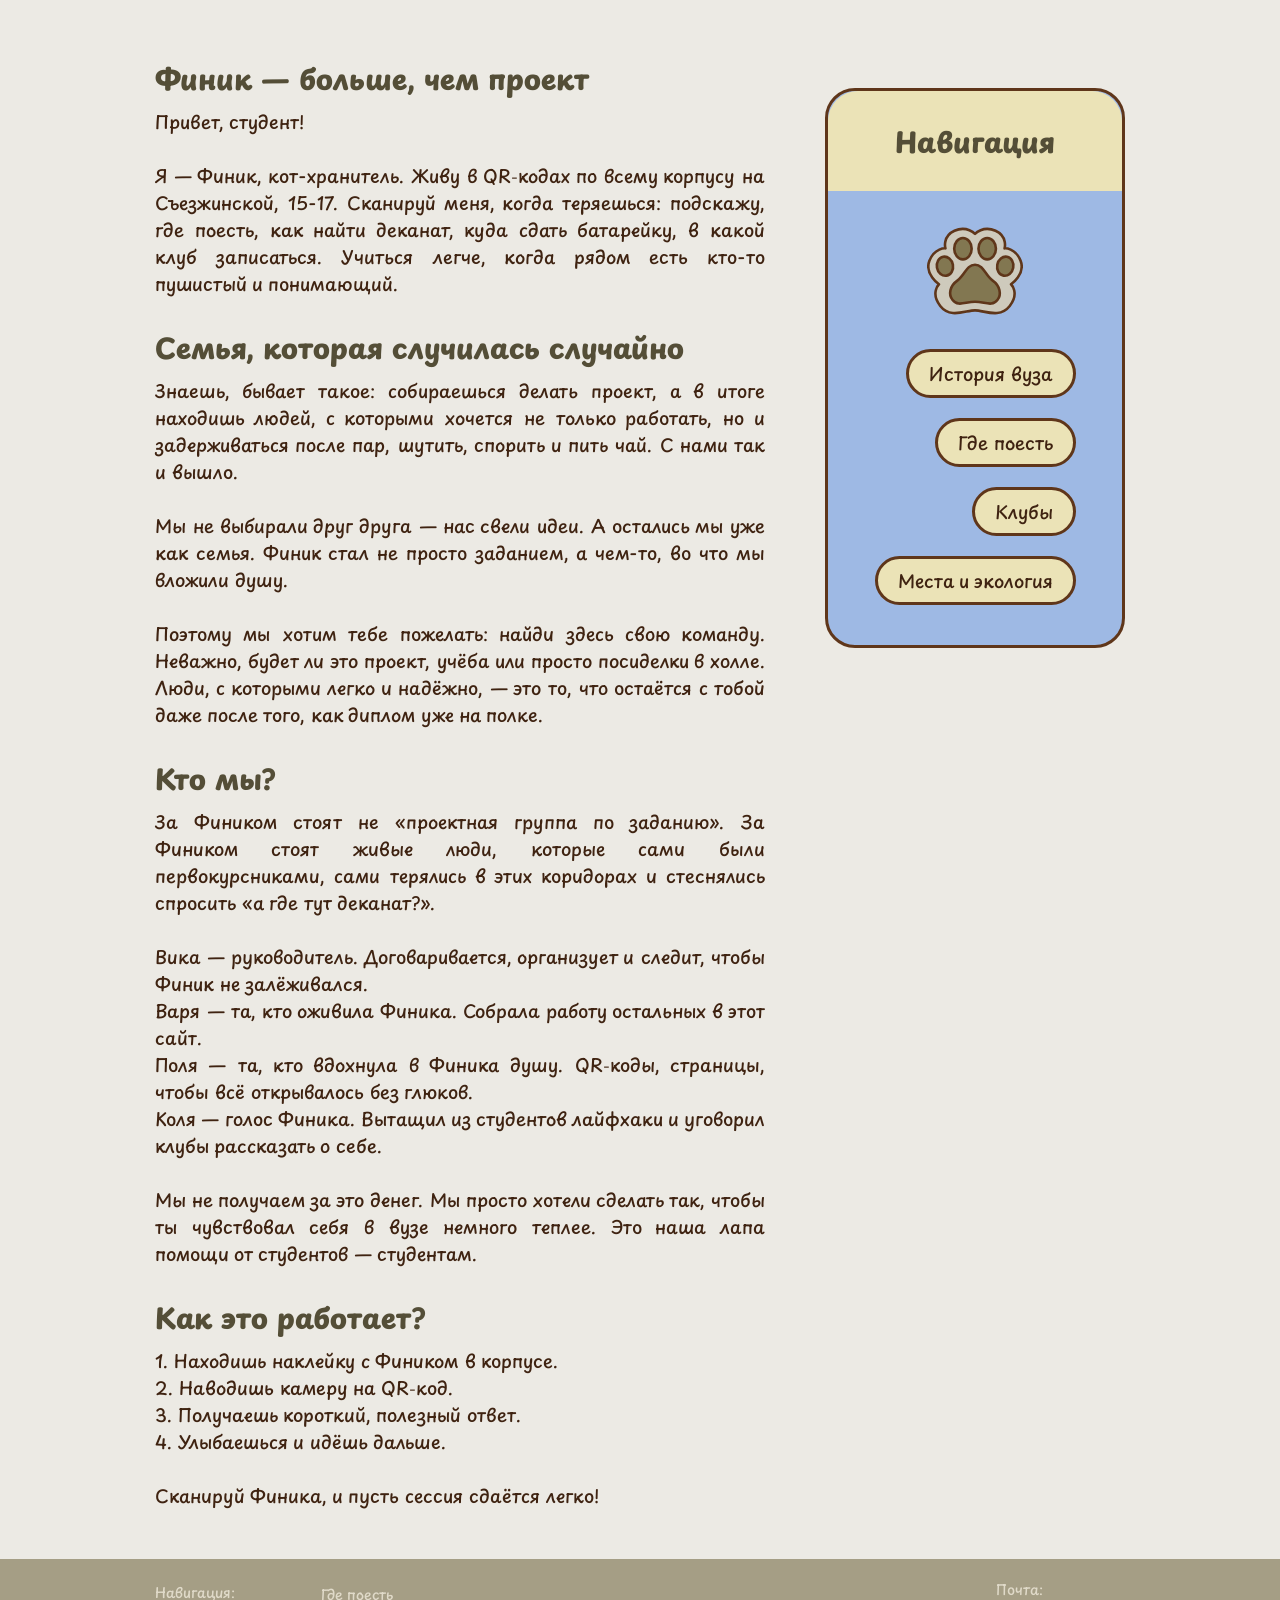
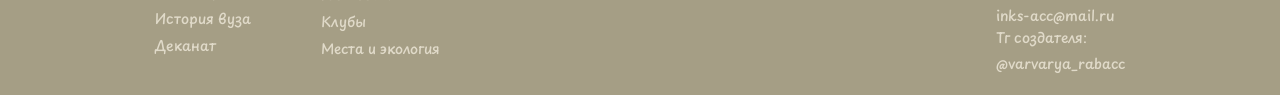
==== commit 1ecbee84: "Update index.html" ====
--- a/index.html
+++ b/index.html
@@ -155,9 +155,9 @@
                                     <li class="nav__item">
                                         <a class="nav__link" href="./page-history.html">История вуза</a>
                                     </li>
-                                    <li class="nav__item">
+                                    <!-- <li class="nav__item">
                                         <a class="nav__link" href="./page-dean.html">Деканат</a>
-                                    </li>
+                                    </li> -->
                                     <li class="nav__item">
                                         <a class="nav__link" href="./page-advices.html">Где поесть</a>
                                     </li>
@@ -175,6 +175,6 @@
             </div>
         </div>
     </main>
-    <footer class="footer"></footer>
+    <div id="footer-placeholder"></div>
 </body>
 </html>
--- a/styles/general-style.css
+++ b/styles/general-style.css
@@ -311,3 +311,52 @@
         height: 64px;
     }
 }
+
+
+/* ---------------------- */
+
+.footer {
+    background: var(--bg-darkest-color);
+    margin-top: 50px;
+    padding: 20px 0;
+}
+
+.footer-contacts {
+    display: flex;
+    justify-content: space-between;
+    align-items: start;
+    flex-wrap: wrap;
+}
+
+.footer-contacts__wrapper {
+    display: flex;
+    align-items: center;
+    gap: 70px;
+}
+
+.footer-contacts__nav {
+    display: flex;
+    flex-direction: column;
+    flex-wrap: wrap;
+}
+
+.footer-contacts__link {
+    color: var(--bg-darker-color);
+    font-size: 14px;
+}
+
+@media (width <= 700px) {
+    .footer-contacts {
+        padding-right: 40px;
+    }
+}
+
+@media (width <= 550px) {
+    .footer-contacts__wrapper {
+        flex-direction: column;
+        gap: 0;
+        align-items: start;
+    }
+}
+
+
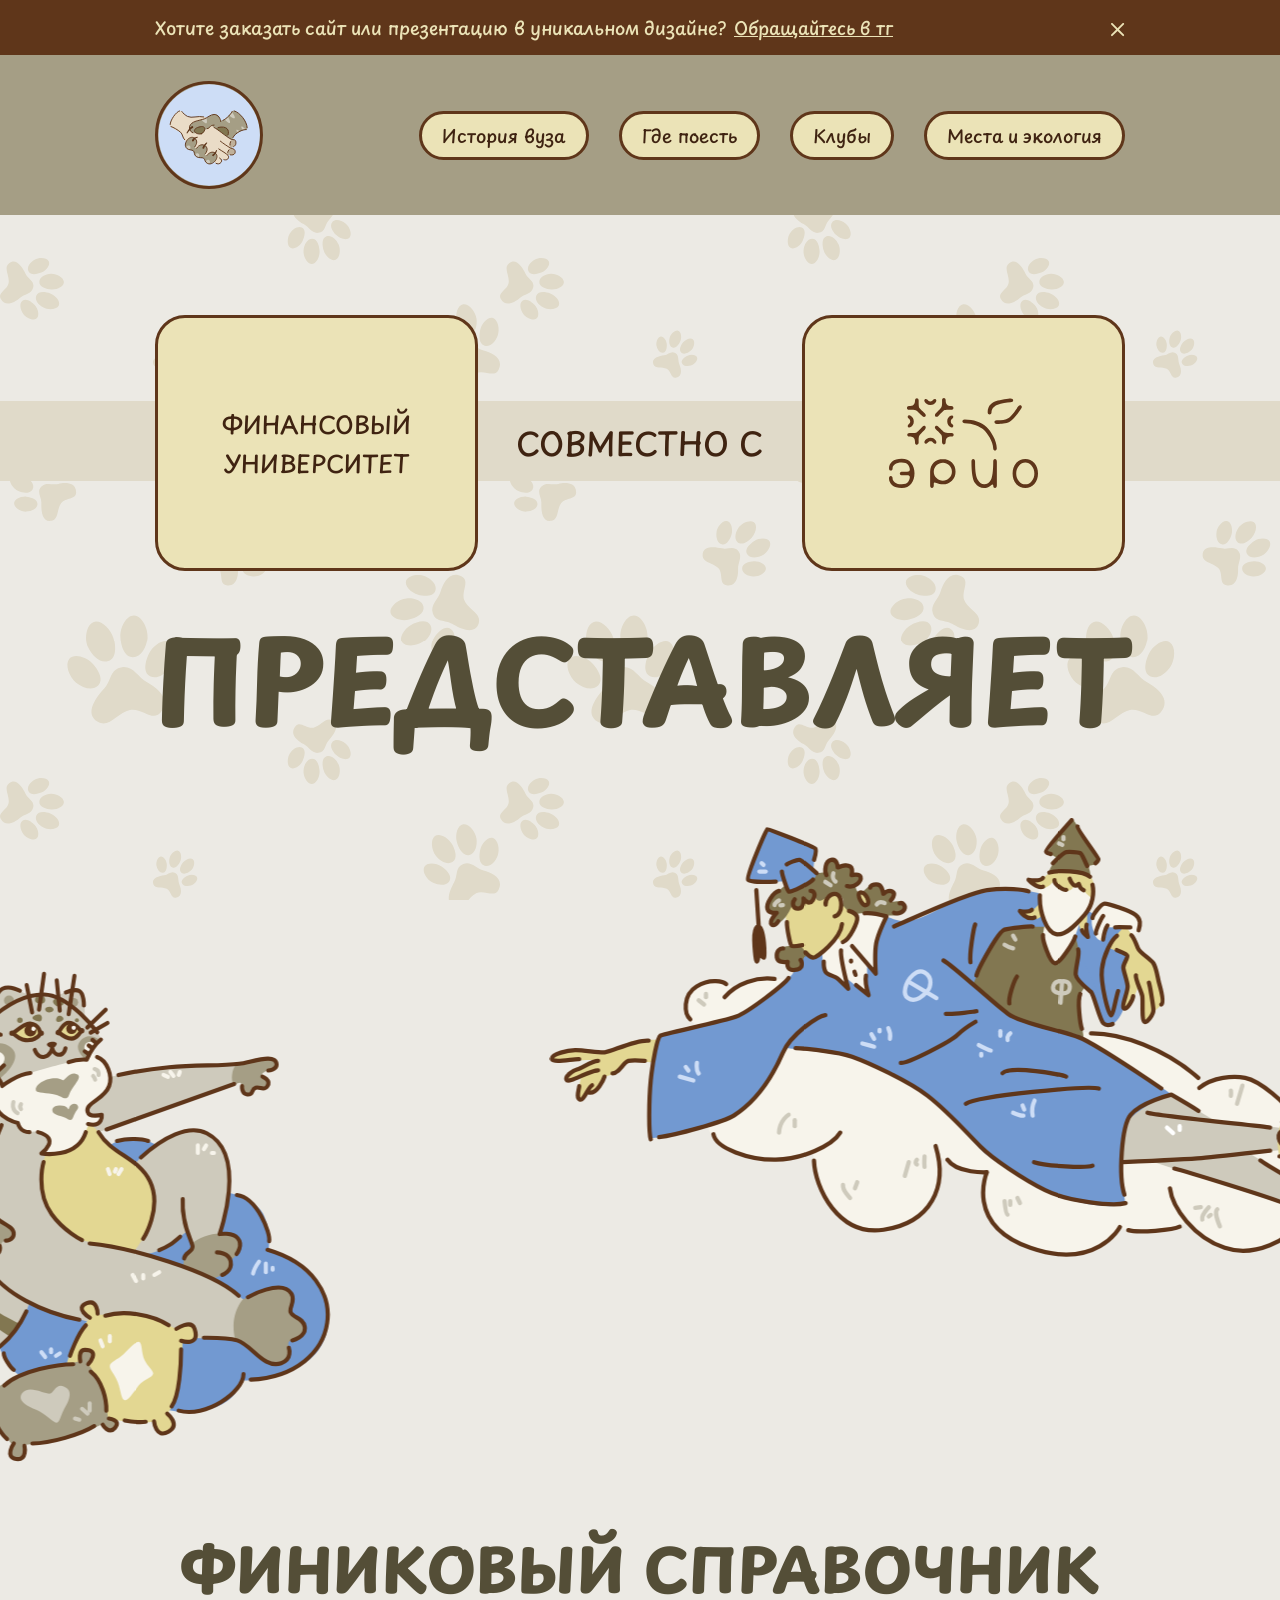
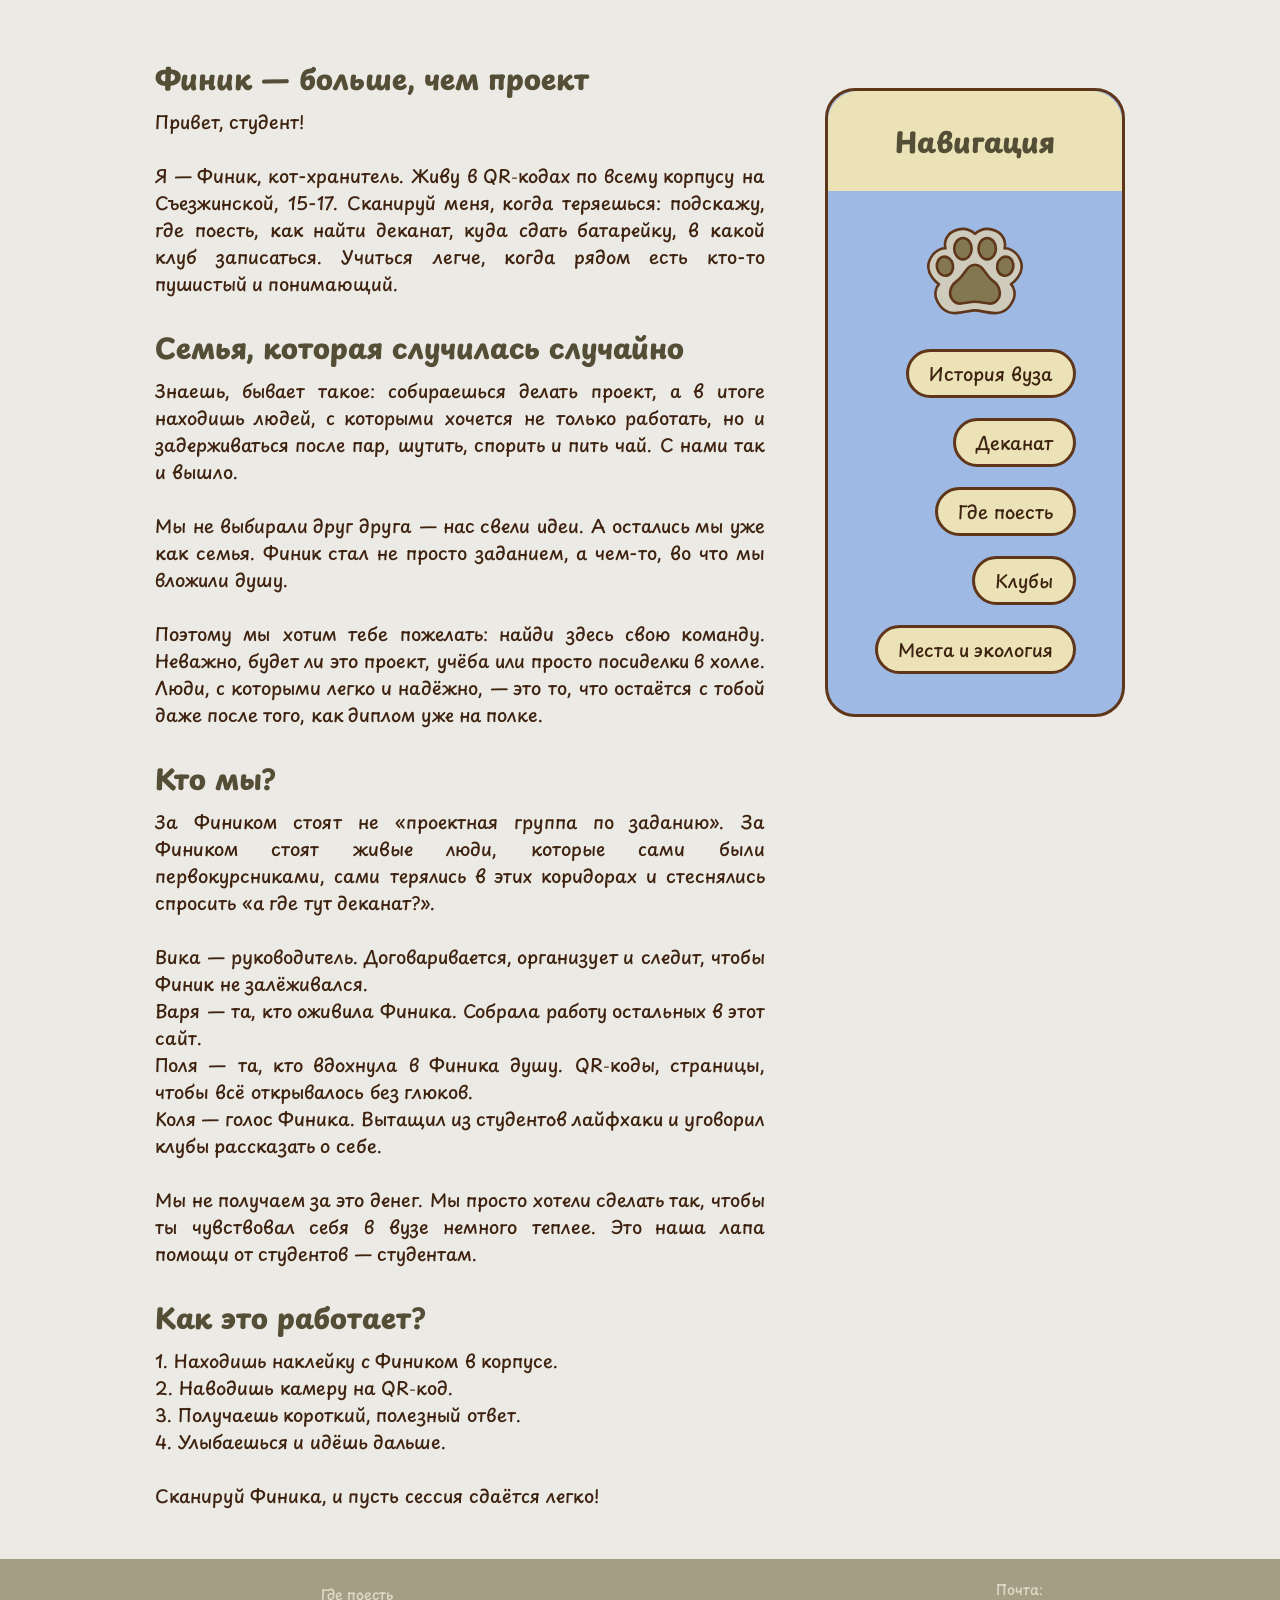
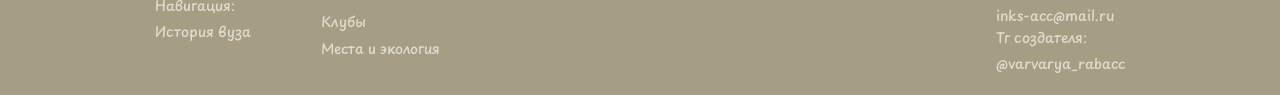
==== commit bf27bebd: "Update index.html" ====
--- a/index.html
+++ b/index.html
@@ -155,9 +155,9 @@
                                     <li class="nav__item">
                                         <a class="nav__link" href="./page-history.html">История вуза</a>
                                     </li>
-                                    <!-- <li class="nav__item">
+                                    <li class="nav__item">
                                         <a class="nav__link" href="./page-dean.html">Деканат</a>
-                                    </li> -->
+                                    </li>
                                     <li class="nav__item">
                                         <a class="nav__link" href="./page-advices.html">Где поесть</a>
                                     </li>
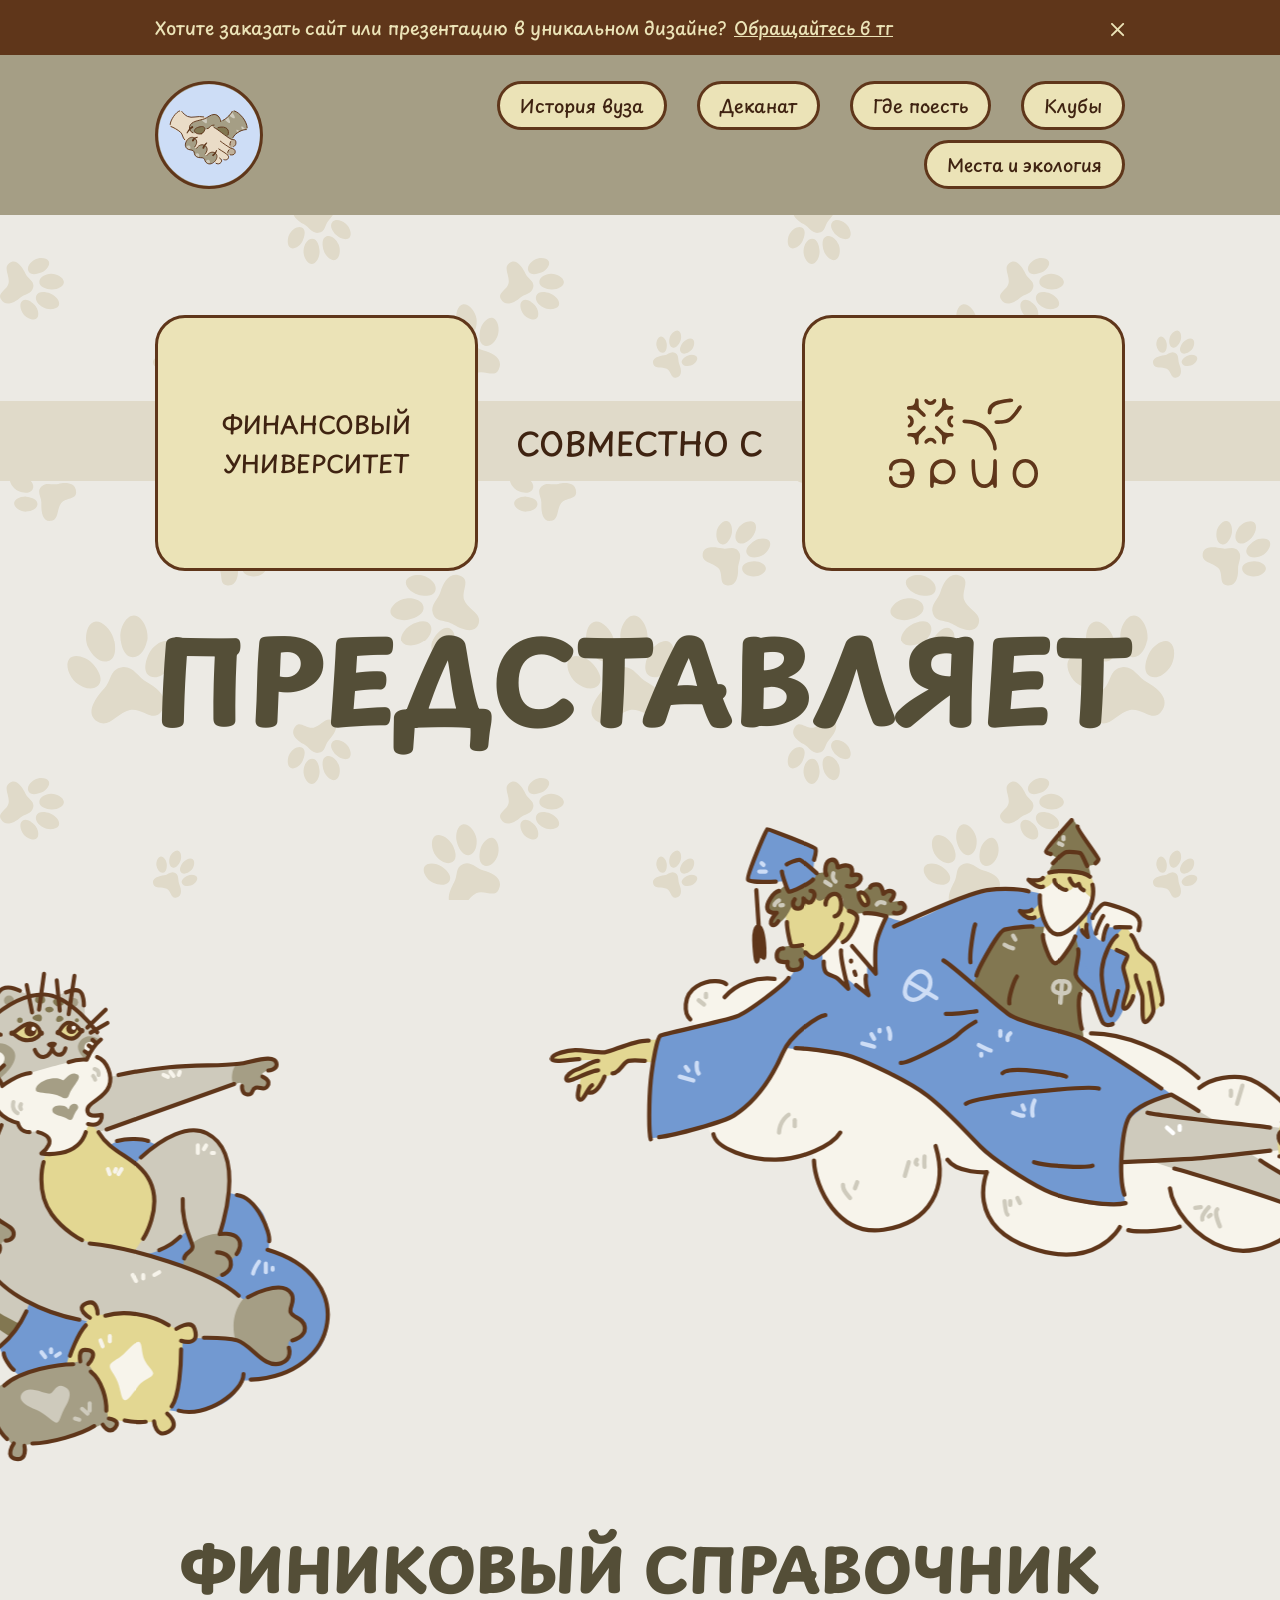
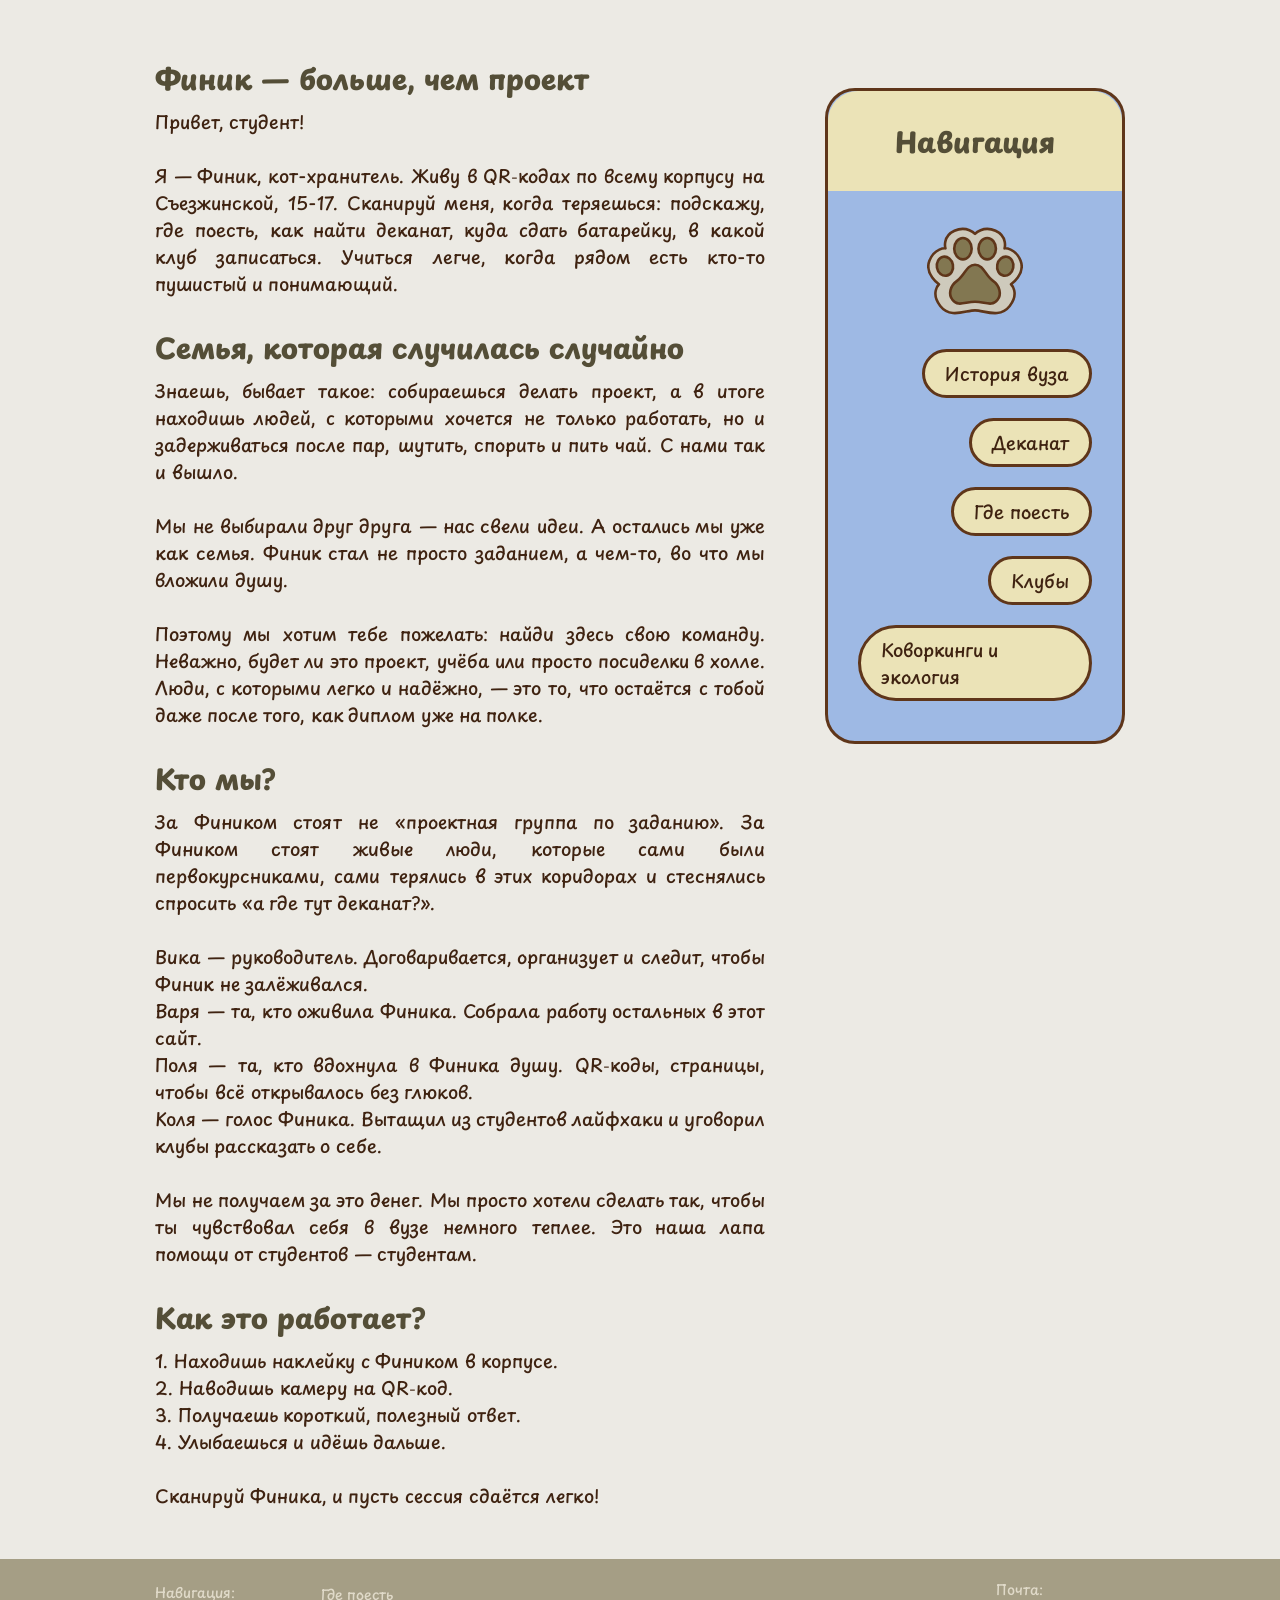
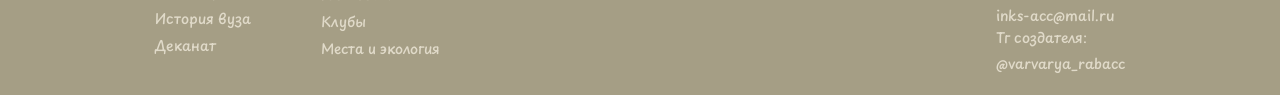
==== commit c351a9f1: "Update index.html" ====
--- a/index.html
+++ b/index.html
@@ -165,7 +165,7 @@
                                         <a class="nav__link" href="./page-clubs.html">Клубы</a>
                                     </li>
                                     <li class="nav__item">
-                                        <a class="nav__link" href="./page-eco.html">Места и экология</a>
+                                        <a class="nav__link" href="./page-eco.html">Коворкинги и экология</a>
                                     </li>
                                 </ul>
                             </div>
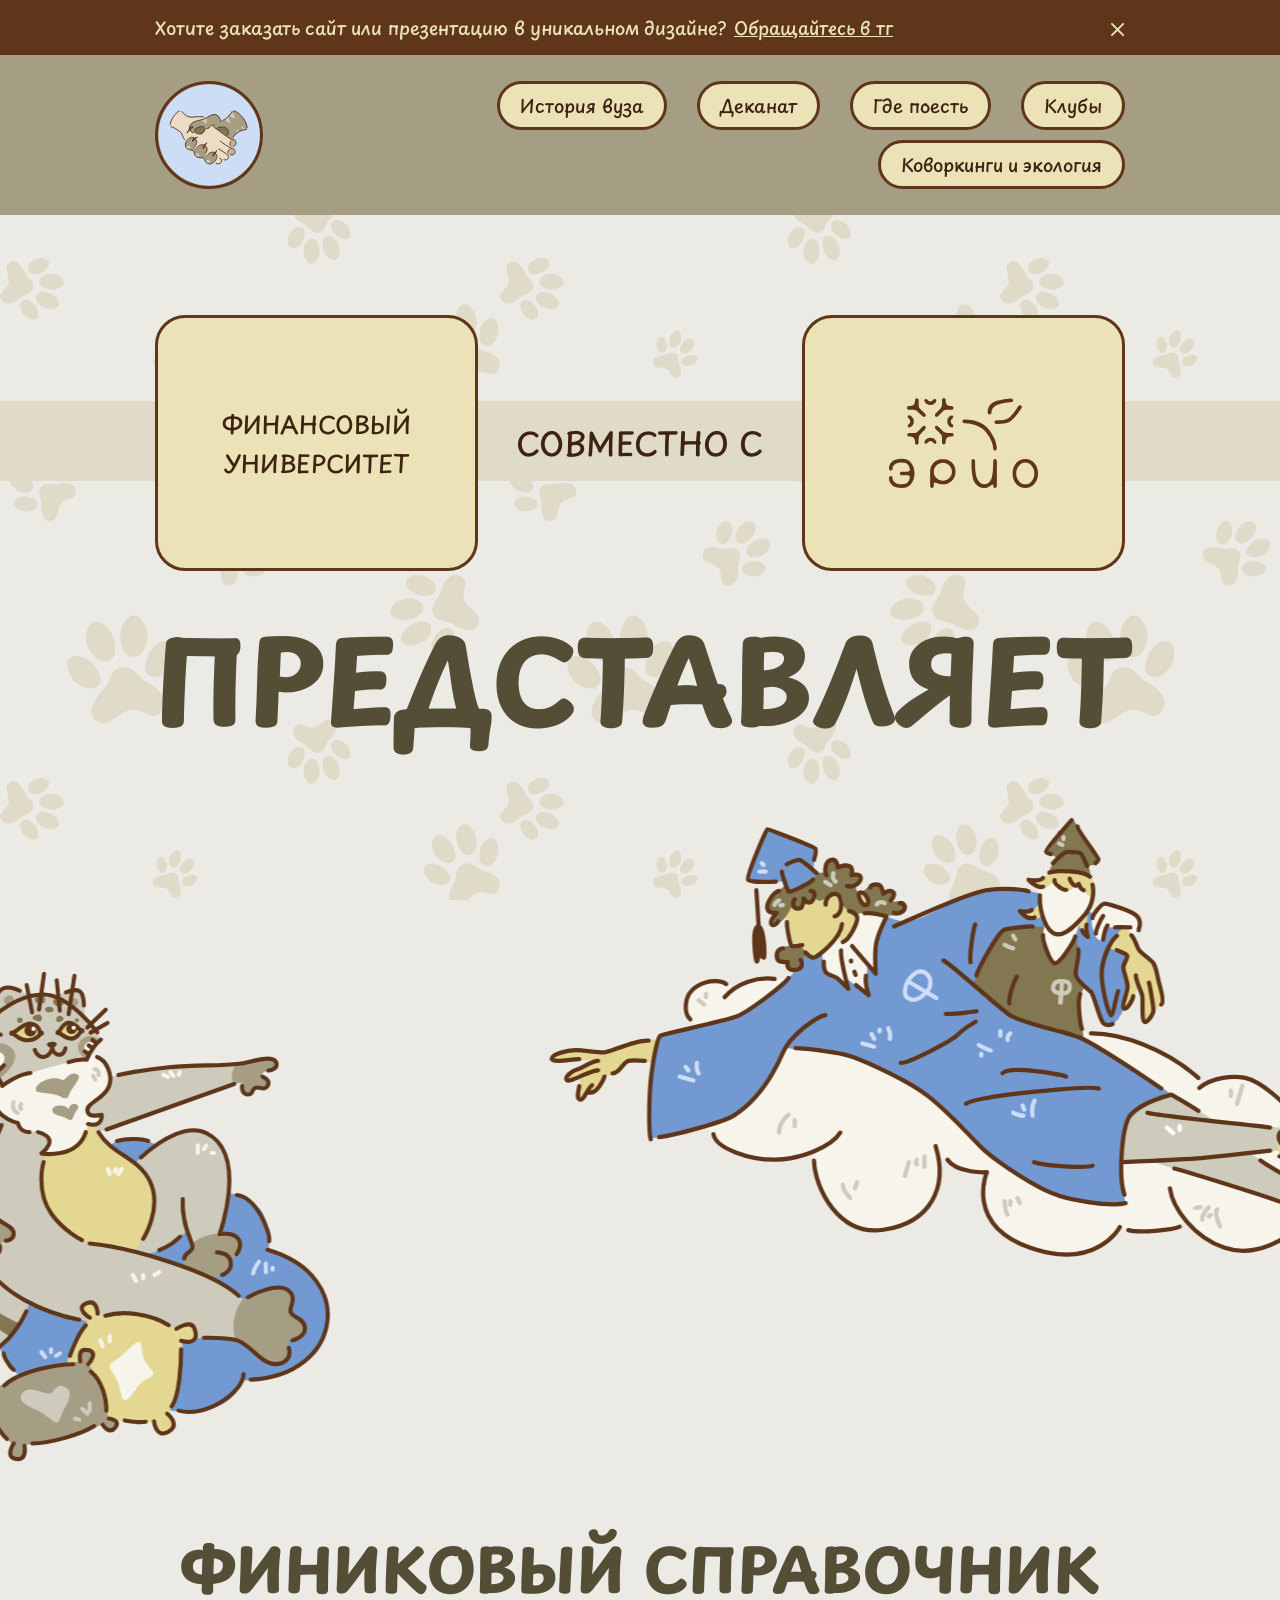
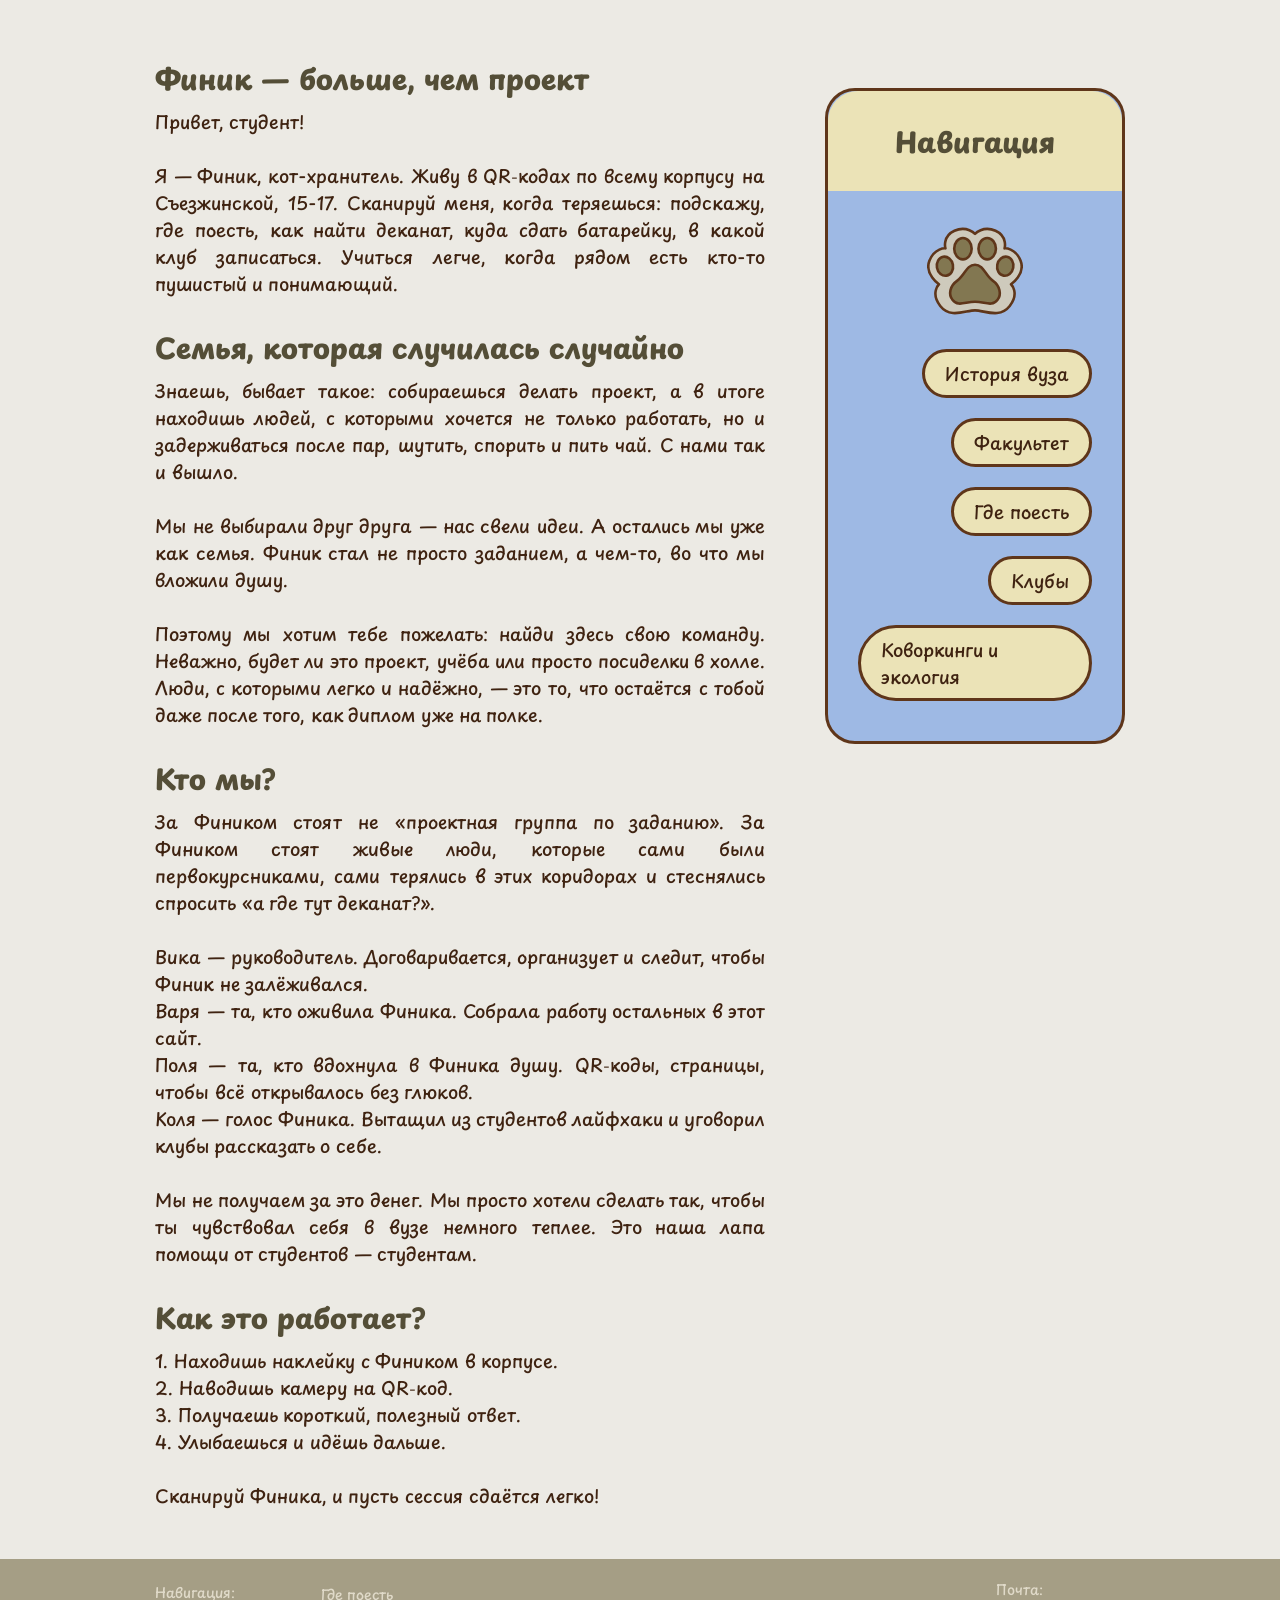
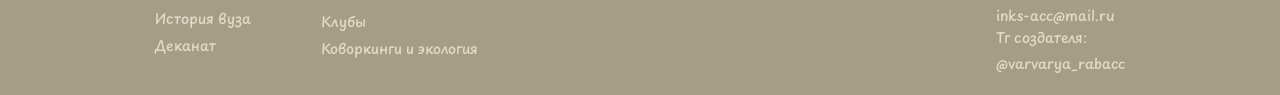
==== commit a6e887d7: "Update index.html" ====
--- a/index.html
+++ b/index.html
@@ -156,7 +156,7 @@
                                         <a class="nav__link" href="./page-history.html">История вуза</a>
                                     </li>
                                     <li class="nav__item">
-                                        <a class="nav__link" href="./page-dean.html">Деканат</a>
+                                        <a class="nav__link" href="./page-dean.html">Факультет</a>
                                     </li>
                                     <li class="nav__item">
                                         <a class="nav__link" href="./page-advices.html">Где поесть</a>
